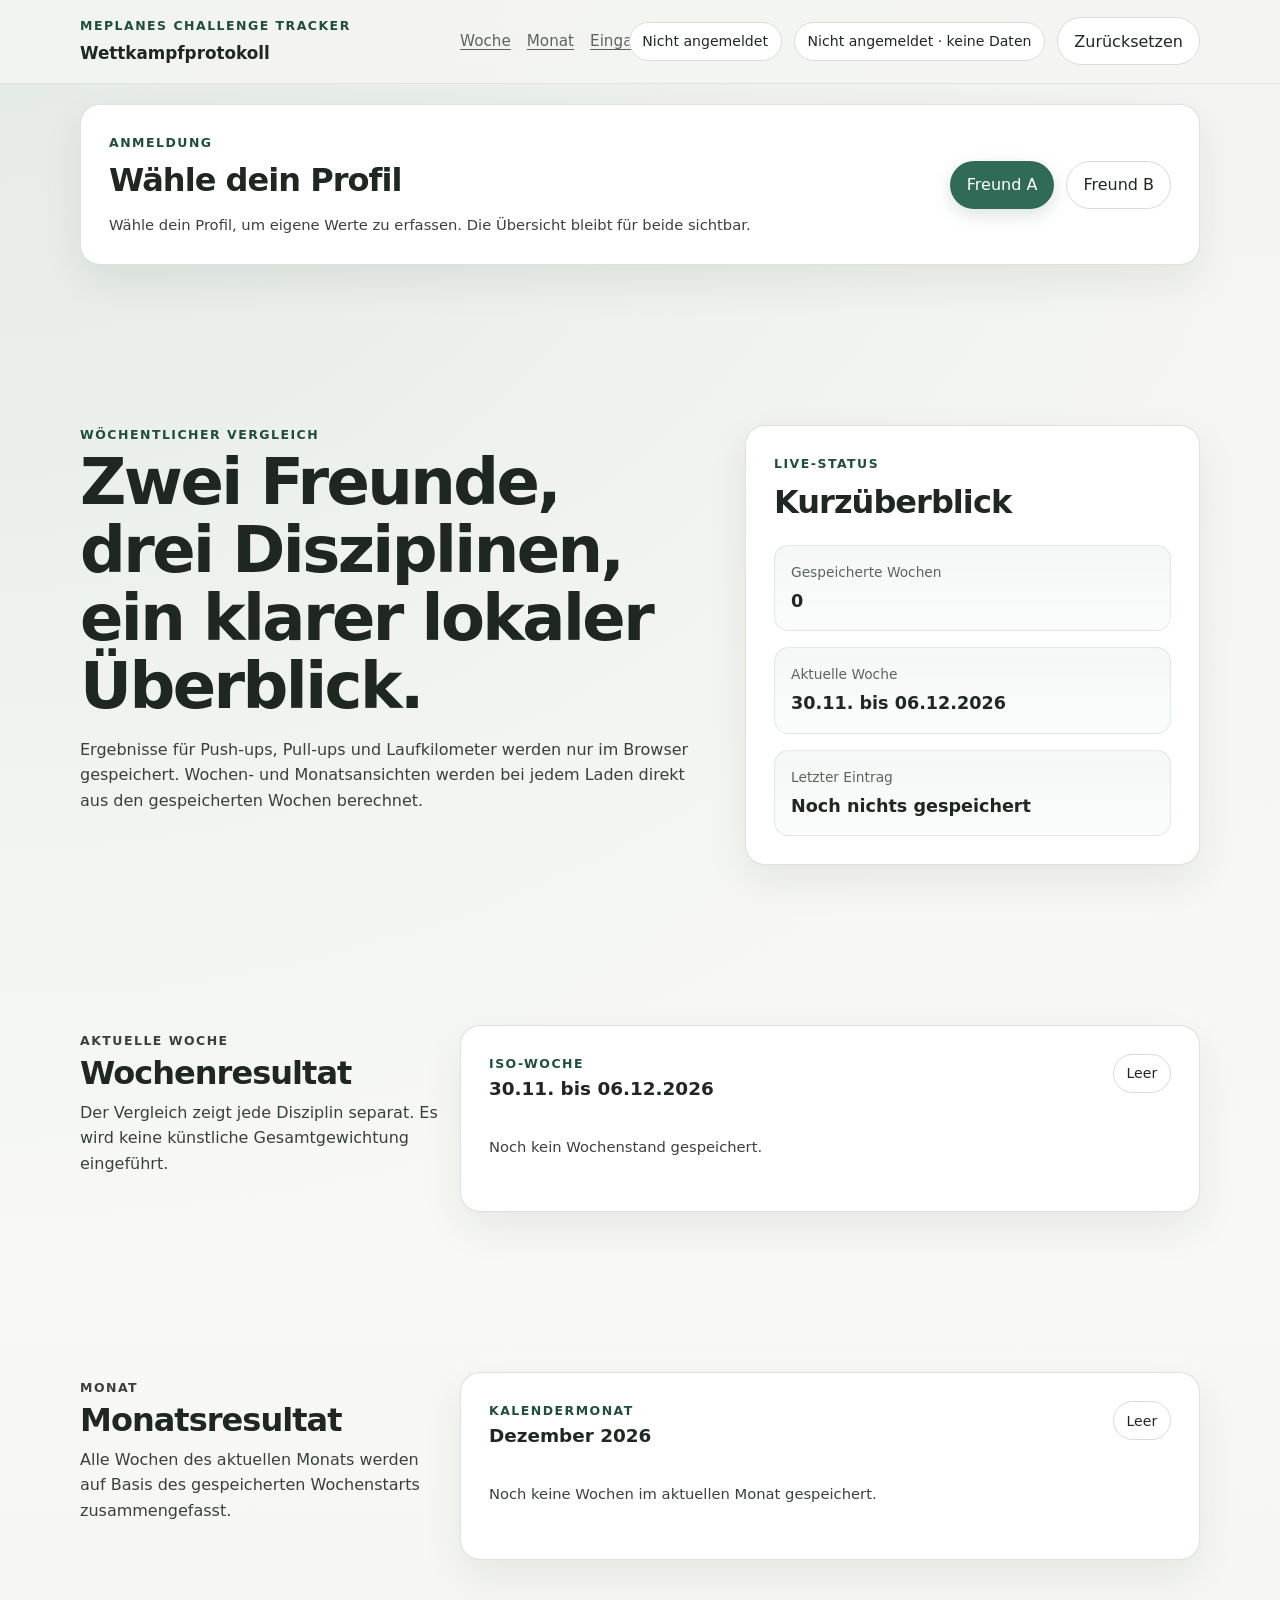
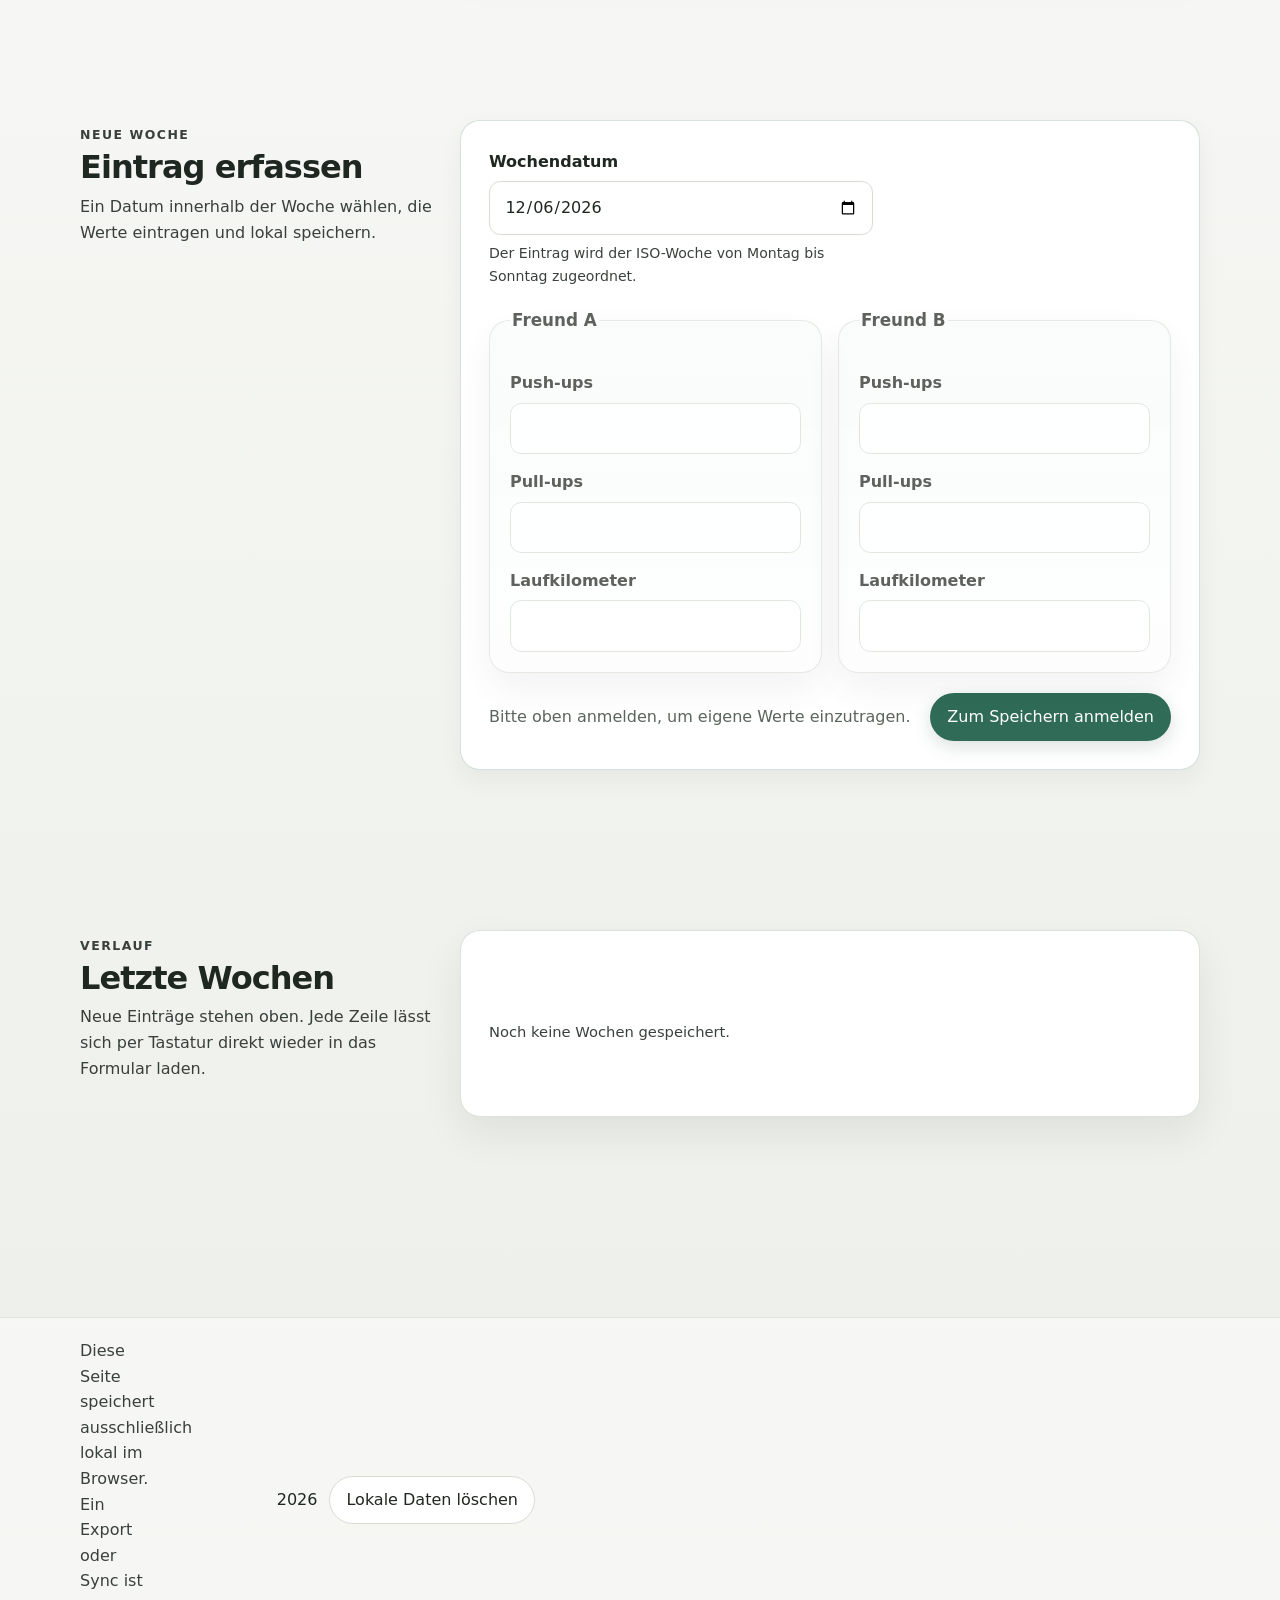
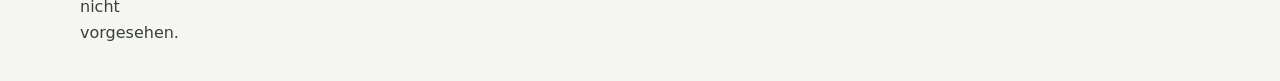
==== index.html @ 770b5c60 "Add files via upload" ====
<!doctype html>
<html lang="de">
<head>
  <meta charset="utf-8">
  <meta name="viewport" content="width=device-width, initial-scale=1">
  <title>Challenge Tracker</title>
  <meta name="description" content="Lokaler Wochen- und Monatsvergleich für zwei Freunde mit Push-ups, Pull-ups und Laufkilometern.">
  <link rel="stylesheet" href="style.css">
  <script defer src="main.js"></script>
</head>
<body id="top">
  <a class="skip-link" href="#content">Zum Inhalt springen</a>

  <header class="site-header">
    <div class="layout shell header-shell">
      <div class="brand-lockup">
        <p class="eyebrow">Meplanes Challenge Tracker</p>
        <a class="brand" href="#top" aria-label="Zur Startansicht">Wettkampfprotokoll</a>
      </div>

      <nav class="header-nav" aria-label="Schnellnavigation">
        <a href="#weekly">Woche</a>
        <a href="#monthly">Monat</a>
        <a href="#entry">Eingabe</a>
        <a href="#history">Verlauf</a>
      </nav>

      <div class="header-actions">
        <span class="status-pill" id="user-status" data-current-user aria-live="polite">Nicht angemeldet</span>
        <span class="status-pill" id="storage-status" aria-live="polite">Noch keine Daten</span>
        <button type="button" class="button button-ghost" data-reset-trigger>Zurücksetzen</button>
      </div>
    </div>
  </header>

  <section class="layout shell auth-card card" id="auth" aria-labelledby="auth-title" data-reveal>
    <div class="auth-copy">
      <p class="eyebrow">Anmeldung</p>
      <h2 id="auth-title">Wähle dein Profil</h2>
      <p class="card-note" data-auth-note>
        Deine Eingaben bleiben lokal im Browser. Wähle dein Profil, um nur deine eigenen Werte zu erfassen.
      </p>
    </div>
    <div class="auth-actions">
      <button type="button" class="button button-primary" data-login-user="friend-a">Freund A</button>
      <button type="button" class="button button-ghost" data-login-user="friend-b">Freund B</button>
    </div>
  </section>

  <main id="content" class="layout shell" tabindex="-1">
    <section id="hero" class="hero grid-12" aria-labelledby="hero-title" data-reveal>
      <div class="hero-copy">
        <p class="eyebrow">Wöchentlicher Vergleich</p>
        <h1 id="hero-title">Zwei Freunde, drei Disziplinen, ein klarer lokaler Überblick.</h1>
        <p class="hero-text">
          Ergebnisse für Push-ups, Pull-ups und Laufkilometer werden nur im Browser gespeichert.
          Wochen- und Monatsansichten werden bei jedem Laden direkt aus den gespeicherten Wochen berechnet.
        </p>
      </div>

      <aside class="summary-card card" aria-labelledby="summary-title">
        <div class="card-head">
          <p class="eyebrow">Live-Status</p>
          <h2 id="summary-title">Kurzüberblick</h2>
        </div>
        <dl class="summary-grid" id="summary-grid">
          <div>
            <dt>Gespeicherte Wochen</dt>
            <dd data-summary="weeks-count">0</dd>
          </div>
          <div>
            <dt>Aktuelle Woche</dt>
            <dd data-summary="current-week">-</dd>
          </div>
          <div>
            <dt>Letzter Eintrag</dt>
            <dd data-summary="last-saved">-</dd>
          </div>
        </dl>
      </aside>
    </section>

    <section id="weekly" class="panel grid-12" aria-labelledby="weekly-title" data-reveal>
      <div class="section-head">
        <p class="eyebrow">Aktuelle Woche</p>
        <h2 id="weekly-title">Wochenresultat</h2>
        <p>
          Der Vergleich zeigt jede Disziplin separat. Es wird keine künstliche Gesamtgewichtung eingeführt.
        </p>
      </div>

      <article class="card result-card" data-result-card="weekly">
        <header class="card-head result-head">
          <div>
            <p class="eyebrow">ISO-Woche</p>
            <h3 data-week-label>Keine Daten</h3>
          </div>
          <span class="status-pill" data-week-state>Leer</span>
        </header>
        <div class="comparison-grid" data-comparison="weekly"></div>
        <p class="card-note" data-empty-note="weekly">Noch kein Wochenstand gespeichert.</p>
      </article>
    </section>

    <section id="monthly" class="panel grid-12" aria-labelledby="monthly-title" data-reveal>
      <div class="section-head">
        <p class="eyebrow">Monat</p>
        <h2 id="monthly-title">Monatsresultat</h2>
        <p>Alle Wochen des aktuellen Monats werden auf Basis des gespeicherten Wochenstarts zusammengefasst.</p>
      </div>

      <article class="card result-card" data-result-card="monthly">
        <header class="card-head result-head">
          <div>
            <p class="eyebrow">Kalendermonat</p>
            <h3 data-month-label>Keine Daten</h3>
          </div>
          <span class="status-pill" data-month-state>Leer</span>
        </header>
        <div class="comparison-grid" data-comparison="monthly"></div>
        <p class="card-note" data-empty-note="monthly">Noch keine Wochen im aktuellen Monat gespeichert.</p>
      </article>
    </section>

    <section id="entry" class="panel grid-12" aria-labelledby="entry-title" data-reveal>
      <div class="section-head">
        <p class="eyebrow">Neue Woche</p>
        <h2 id="entry-title">Eintrag erfassen</h2>
        <p>Ein Datum innerhalb der Woche wählen, die Werte eintragen und lokal speichern.</p>
      </div>

      <form class="card entry-form" id="result-form" novalidate>
        <input type="hidden" name="editingWeekKey" value="">

        <div class="form-row form-row-wide">
          <label for="weekDate">Wochendatum</label>
          <input id="weekDate" name="weekDate" type="date" required>
          <p class="field-hint">Der Eintrag wird der ISO-Woche von Montag bis Sonntag zugeordnet.</p>
        </div>

        <div class="competitor-grid">
          <fieldset class="competitor-card" data-user-fieldset="friend-a">
            <legend>Freund A</legend>
            <div class="form-row">
              <label for="friendA-pushUps">Push-ups</label>
              <input id="friendA-pushUps" name="friendA-pushUps" type="number" min="0" step="1" required inputmode="numeric">
            </div>
            <div class="form-row">
              <label for="friendA-pullUps">Pull-ups</label>
              <input id="friendA-pullUps" name="friendA-pullUps" type="number" min="0" step="1" required inputmode="numeric">
            </div>
            <div class="form-row">
              <label for="friendA-runKm">Laufkilometer</label>
              <input id="friendA-runKm" name="friendA-runKm" type="number" min="0" step="0.1" required inputmode="decimal">
            </div>
          </fieldset>

          <fieldset class="competitor-card" data-user-fieldset="friend-b">
            <legend>Freund B</legend>
            <div class="form-row">
              <label for="friendB-pushUps">Push-ups</label>
              <input id="friendB-pushUps" name="friendB-pushUps" type="number" min="0" step="1" required inputmode="numeric">
            </div>
            <div class="form-row">
              <label for="friendB-pullUps">Pull-ups</label>
              <input id="friendB-pullUps" name="friendB-pullUps" type="number" min="0" step="1" required inputmode="numeric">
            </div>
            <div class="form-row">
              <label for="friendB-runKm">Laufkilometer</label>
              <input id="friendB-runKm" name="friendB-runKm" type="number" min="0" step="0.1" required inputmode="decimal">
            </div>
          </fieldset>
        </div>

        <div class="form-actions">
          <p class="form-status" id="form-status" role="status" aria-live="polite">Bereit zum Speichern.</p>
          <div class="button-row">
            <button type="button" class="button button-ghost" data-cancel-edit hidden>Abbrechen</button>
            <button type="submit" class="button button-primary" data-submit-label>Woche speichern</button>
          </div>
        </div>
      </form>
    </section>

    <section id="history" class="panel grid-12" aria-labelledby="history-title" data-reveal>
      <div class="section-head">
        <p class="eyebrow">Verlauf</p>
        <h2 id="history-title">Letzte Wochen</h2>
        <p>Neue Einträge stehen oben. Jede Zeile lässt sich per Tastatur direkt wieder in das Formular laden.</p>
      </div>

      <div class="card history-card">
        <div class="history-list" data-history-list></div>
        <p class="card-note" data-empty-history>Noch keine Wochen gespeichert.</p>
      </div>
    </section>
  </main>

  <footer class="site-footer">
    <div class="layout shell footer-shell">
      <p>
        Diese Seite speichert ausschließlich lokal im Browser. Ein Export oder Sync ist nicht vorgesehen.
      </p>
      <div class="footer-actions">
        <span id="year-slot">2026</span>
        <button type="button" class="button button-ghost" data-reset-trigger>Lokale Daten löschen</button>
      </div>
    </div>
  </footer>
</body>
</html>
---- style.css ----
:root {
  color-scheme: light;
  --bg: #f4f5f2;
  --bg-alt: #eceee8;
  --surface: #ffffff;
  --surface-soft: rgba(255, 255, 255, 0.8);
  --line: #d8ddd4;
  --text: #1f2721;
  --text-soft: #5a655c;
  --accent: #2f6b57;
  --accent-strong: #1f4d3e;
  --accent-soft: rgba(47, 107, 87, 0.12);
  --shadow: 0 16px 40px rgba(24, 34, 28, 0.08);
  --shadow-soft: 0 10px 24px rgba(24, 34, 28, 0.06);
  --radius-lg: 1.25rem;
  --radius-md: 0.9rem;
  --radius-sm: 0.7rem;
  --space-1: 0.5rem;
  --space-2: 0.75rem;
  --space-3: 1rem;
  --space-4: 1.25rem;
  --space-5: 1.75rem;
  --space-6: 2.5rem;
  --space-7: 3.75rem;
  --space-8: 5rem;
  --max-width: 1120px;
  --body-width: 62ch;
  --z-header: 20;
}

* {
  box-sizing: border-box;
}

html {
  scroll-behavior: smooth;
}

body {
  margin: 0;
  min-height: 100dvh;
  background:
    radial-gradient(circle at top left, rgba(47, 107, 87, 0.08), transparent 36%),
    linear-gradient(180deg, var(--bg), #f8f9f6 38%, var(--bg-alt));
  color: var(--text);
  font-family: ui-sans-serif, system-ui, -apple-system, BlinkMacSystemFont, "Segoe UI", sans-serif;
  line-height: 1.6;
}

img {
  max-width: 100%;
  display: block;
}

a {
  color: inherit;
  text-decoration-thickness: 0.08em;
  text-underline-offset: 0.18em;
}

button,
input,
select,
textarea {
  font: inherit;
}

.layout {
  width: min(100% - 2rem, var(--max-width));
  margin-inline: auto;
}

.shell {
  position: relative;
}

.skip-link {
  position: absolute;
  left: 1rem;
  top: 0.5rem;
  z-index: calc(var(--z-header) + 2);
  padding: 0.75rem 1rem;
  border-radius: 999px;
  background: var(--surface);
  border: 1px solid var(--line);
  transform: translateY(-180%);
  transition: transform 180ms ease;
}

.skip-link:focus {
  transform: translateY(0);
}

.site-header {
  position: sticky;
  top: 0;
  z-index: var(--z-header);
  border-bottom: 1px solid rgba(216, 221, 212, 0.72);
  background: rgba(244, 245, 242, 0.88);
  backdrop-filter: blur(14px);
}

.header-shell,
.footer-shell {
  display: grid;
  grid-template-columns: repeat(12, minmax(0, 1fr));
  gap: var(--space-4);
  align-items: center;
  padding-block: var(--space-3);
}

.brand-lockup {
  grid-column: span 4;
}

.eyebrow {
  margin: 0 0 0.25rem;
  color: var(--accent-strong);
  font-size: 0.78rem;
  font-weight: 700;
  letter-spacing: 0.12em;
  text-transform: uppercase;
}

.brand {
  font-size: 1.05rem;
  font-weight: 700;
  text-decoration: none;
}

.header-nav {
  grid-column: span 5;
  display: grid;
  grid-auto-flow: column;
  justify-content: start;
  gap: 1rem;
  color: var(--text-soft);
  font-size: 0.95rem;
}

.header-actions {
  grid-column: span 3;
  display: grid;
  grid-auto-flow: column;
  justify-content: end;
  gap: 0.75rem;
  align-items: center;
}

.status-pill {
  display: inline-flex;
  align-items: center;
  justify-content: center;
  min-height: 2.25rem;
  padding: 0.45rem 0.8rem;
  border-radius: 999px;
  border: 1px solid var(--line);
  background: var(--surface-soft);
  color: var(--text-soft);
  font-size: 0.88rem;
  white-space: nowrap;
}

.button {
  display: inline-grid;
  place-items: center;
  min-height: 2.5rem;
  padding: 0.65rem 1rem;
  border-radius: 999px;
  border: 1px solid transparent;
  background: transparent;
  color: var(--text);
  cursor: pointer;
  text-decoration: none;
  transition: transform 180ms ease, background-color 180ms ease, border-color 180ms ease;
}

.button:hover {
  transform: translateY(-1px);
}

.button:focus-visible,
.header-nav a:focus-visible,
.brand:focus-visible,
.skip-link:focus-visible,
input:focus-visible,
button:focus-visible,
textarea:focus-visible,
select:focus-visible {
  outline: 2px solid var(--accent);
  outline-offset: 2px;
}

.button-primary {
  background: var(--accent);
  color: #fff;
  box-shadow: var(--shadow-soft);
}

.button-ghost {
  border-color: var(--line);
  background: var(--surface);
}

main.layout {
  padding-block: var(--space-8);
}

.grid-12 {
  display: grid;
  grid-template-columns: repeat(12, minmax(0, 1fr));
  gap: var(--space-4);
}

.hero,
.panel {
  margin-bottom: var(--space-8);
}

.hero-copy {
  grid-column: span 7;
  max-width: var(--body-width);
}

h1,
h2,
h3,
p {
  margin-top: 0;
}

h1 {
  margin-bottom: 1rem;
  font-size: clamp(2.25rem, 5vw, 4rem);
  line-height: 1.06;
  letter-spacing: -0.04em;
}

h2 {
  margin-bottom: 0.5rem;
  font-size: clamp(1.5rem, 3vw, 2rem);
  line-height: 1.15;
  letter-spacing: -0.03em;
}

h3 {
  font-size: 1.15rem;
  line-height: 1.2;
}

.hero-text,
.section-head p,
.card-note,
.field-hint,
.footer-shell p {
  color: var(--text-soft);
}

.hero-text {
  max-width: var(--body-width);
  font-size: 1rem;
}

.summary-card {
  grid-column: span 5;
}

.card,
.competitor-card,
.history-card {
  border: 1px solid rgba(216, 221, 212, 0.85);
  border-radius: var(--radius-lg);
  background: var(--surface);
  box-shadow: var(--shadow);
}

.card {
  padding: var(--space-4);
}

.card-head {
  display: grid;
  gap: 0.35rem;
  margin-bottom: var(--space-3);
}

.summary-grid {
  display: grid;
  gap: 1rem;
  margin: 0;
}

.summary-grid div {
  padding: 0.95rem 1rem;
  border-radius: var(--radius-md);
  background: linear-gradient(180deg, rgba(47, 107, 87, 0.05), rgba(47, 107, 87, 0.02));
  border: 1px solid rgba(47, 107, 87, 0.12);
}

.summary-grid dt {
  margin-bottom: 0.25rem;
  color: var(--text-soft);
  font-size: 0.86rem;
}

.summary-grid dd {
  margin: 0;
  font-size: 1.1rem;
  font-weight: 700;
}

.section-head {
  grid-column: span 4;
  padding-top: 0.35rem;
  max-width: var(--body-width);
}

.result-card,
.entry-form,
.history-card {
  grid-column: span 8;
}

.result-head {
  grid-template-columns: minmax(0, 1fr) auto;
  align-items: start;
}

.comparison-grid {
  display: grid;
  gap: 0.75rem;
}

.comparison-row {
  display: grid;
  grid-template-columns: minmax(0, 1.1fr) repeat(3, minmax(0, 0.95fr)) minmax(5rem, 0.8fr);
  gap: 0.65rem;
  align-items: center;
  padding: 0.9rem 1rem;
  border-radius: var(--radius-md);
  background: var(--bg);
}

.comparison-row .row-label {
  font-weight: 700;
}

.comparison-row .metric {
  display: grid;
  gap: 0.15rem;
  text-align: center;
}

.comparison-row .metric span:first-child,
.comparison-row .leader {
  color: var(--text-soft);
  font-size: 0.78rem;
}

.comparison-row .metric strong {
  font-size: 1rem;
}

.comparison-row .leader {
  text-align: right;
  font-weight: 700;
  color: var(--accent-strong);
}

.card-note {
  margin-bottom: 0;
  font-size: 0.92rem;
}

.entry-form {
  display: grid;
  gap: var(--space-4);
}

.form-row {
  display: grid;
  gap: 0.45rem;
}

.form-row-wide {
  max-width: 24rem;
}

label,
legend {
  font-weight: 700;
}

input {
  width: 100%;
  min-height: 3rem;
  padding: 0.75rem 0.9rem;
  border-radius: var(--radius-sm);
  border: 1px solid var(--line);
  background: #fff;
  color: var(--text);
}

input::placeholder {
  color: #8a948b;
}

fieldset {
  margin: 0;
  padding: 0;
  border: 0;
}

legend {
  margin-bottom: var(--space-3);
  font-size: 1.05rem;
}

.competitor-grid {
  display: grid;
  grid-template-columns: repeat(2, minmax(0, 1fr));
  gap: var(--space-3);
}

.competitor-card {
  padding: var(--space-4);
}

.competitor-card .form-row + .form-row {
  margin-top: 0.9rem;
}

.field-hint {
  margin-bottom: 0;
  font-size: 0.88rem;
}

.form-actions {
  display: grid;
  grid-template-columns: minmax(0, 1fr) auto;
  gap: var(--space-3);
  align-items: center;
}

.form-status {
  margin: 0;
  color: var(--text-soft);
}

.button-row {
  display: grid;
  grid-auto-flow: column;
  gap: 0.75rem;
}

.history-card {
  display: grid;
  gap: var(--space-3);
}

.history-list {
  display: grid;
  gap: 0.75rem;
}

.history-item {
  display: grid;
  grid-template-columns: minmax(0, 1.5fr) minmax(0, 2fr) auto;
  gap: 0.85rem;
  padding: 0.9rem 1rem;
  border-radius: var(--radius-md);
  border: 1px solid var(--line);
  background: var(--bg);
}

.history-main {
  display: grid;
  gap: 0.35rem;
}

.history-main strong {
  font-size: 1rem;
}

.history-meta,
.history-discipline {
  color: var(--text-soft);
  font-size: 0.88rem;
}

.history-discipline {
  display: grid;
  gap: 0.2rem;
}

.history-actions {
  display: grid;
  align-content: start;
}

.history-actions .button {
  min-width: 6rem;
}

.site-footer {
  border-top: 1px solid rgba(216, 221, 212, 0.72);
  background: rgba(255, 255, 255, 0.45);
}

.footer-shell {
  padding-block: var(--space-4);
}

.footer-actions {
  grid-column: span 4;
  display: grid;
  grid-auto-flow: column;
  justify-content: end;
  gap: 0.75rem;
  align-items: center;
}

[data-reveal] {
  opacity: 0;
  transform: translateY(8px);
  transition: opacity 320ms ease, transform 320ms ease;
}

[data-reveal].is-visible {
  opacity: 1;
  transform: translateY(0);
}

[hidden] {
  display: none !important;
}

.is-empty .comparison-grid,
.is-empty .history-list {
  display: none;
}

.is-empty .card-note,
.is-empty .empty-message {
  display: block;
}

.empty-message {
  display: none;
  padding: 0.9rem 1rem;
  border-radius: var(--radius-md);
  border: 1px dashed var(--line);
  color: var(--text-soft);
  background: rgba(47, 107, 87, 0.04);
}

@media (max-width: 820px) {
  .header-shell,
  .footer-shell,
  .grid-12,
  .competitor-grid,
  .history-item,
  .form-actions {
    grid-template-columns: 1fr;
  }

  .brand-lockup,
  .header-nav,
  .header-actions,
  .hero-copy,
  .summary-card,
  .section-head,
  .result-card,
  .entry-form,
  .history-card,
  .footer-actions {
    grid-column: 1 / -1;
  }

  .header-nav {
    grid-auto-flow: row;
    gap: 0.5rem;
  }

  .header-actions,
  .footer-actions,
  .button-row {
    justify-content: start;
    grid-auto-flow: row;
  }

  .comparison-row {
    grid-template-columns: 1fr 1fr;
    gap: 0.5rem;
  }

  .comparison-row .metric,
  .comparison-row .leader {
    text-align: left;
  }

  .comparison-row .leader {
    grid-column: 1 / -1;
  }

  .history-item {
    gap: 0.65rem;
  }
}

@media (prefers-reduced-motion: reduce) {
  html {
    scroll-behavior: auto;
  }

  *,
  *::before,
  *::after {
    animation-duration: 0.01ms !important;
    animation-iteration-count: 1 !important;
    transition-duration: 0.01ms !important;
    scroll-behavior: auto !important;
  }

  [data-reveal] {
    opacity: 1;
    transform: none;
  }
}

/* -- Design agent suggested tweaks: spacing, buttons, contrast, focus -- */

/* spacing: consistent section/card rhythm */
.hero,
.panel {
  padding-block: var(--space-6);
}

.section-head {
  padding-bottom: var(--space-4);
}

.card {
  padding: calc(var(--space-4) + 0.5rem);
}

/* typography: readable baseline + higher contrast for small copy */
html { font-size: 16px; }

.hero-text,
.section-head p,
.card-note,
.field-hint,
.footer-shell p {
  color: rgba(31, 39, 33, 0.88);
}

/* buttons: larger targets + clearer ghost hover */
.button {
  min-height: 3rem;
  padding: 0.6rem 1rem;
}

.button-ghost:hover,
.button-ghost:active {
  background: var(--accent-soft);
  border-color: var(--accent-strong);
}

.button-primary {
  box-shadow: 0 6px 18px rgba(31, 77, 62, 0.16);
}

/* stronger pill and comparison backgrounds for contrast */
.status-pill {
  background: var(--surface);
  color: var(--text);
  border-color: var(--line);
}

.comparison-row {
  background: var(--surface);
  border: 1px solid var(--line);
}

@media (max-width: 820px) {
  .header-nav a {
    padding: 0.5rem 0.75rem;
    display: inline-block;
  }

  .header-actions .button,
  .footer-actions .button,
  .button-row .button {
    min-height: 3rem;
    padding: 0.5rem 0.75rem;
  }
}

/* more visible focus state for keyboard users */
button:focus-visible,
a:focus-visible,
input:focus-visible,
textarea:focus-visible,
select:focus-visible {
  outline: 3px solid var(--accent-strong);
  outline-offset: 3px;
  box-shadow: 0 0 0 6px rgba(47,107,87,0.08);
}

.auth-card {
  display: grid;
  grid-template-columns: minmax(0, 1fr) auto;
  gap: var(--space-4);
  align-items: center;
  margin-top: var(--space-4);
  margin-bottom: var(--space-6);
}

.auth-copy {
  display: grid;
  gap: 0.35rem;
}

.auth-actions {
  display: grid;
  grid-auto-flow: column;
  gap: 0.75rem;
  align-items: center;
}

.button.is-active,
.button[data-login-user].is-active {
  background: var(--accent);
  color: #fff;
  border-color: var(--accent);
}

.competitor-card[disabled] {
  opacity: 0.72;
  background: linear-gradient(180deg, rgba(47, 107, 87, 0.03), rgba(47, 107, 87, 0.01));
}

.competitor-card[disabled] input {
  background: rgba(255, 255, 255, 0.72);
  color: var(--text-soft);
}

.entry-form.is-locked {
  border-color: rgba(47, 107, 87, 0.2);
  box-shadow: 0 10px 24px rgba(24, 34, 28, 0.05);
}

@media (max-width: 820px) {
  .auth-card {
    grid-template-columns: 1fr;
  }

  .auth-actions {
    grid-auto-flow: row;
  }
}
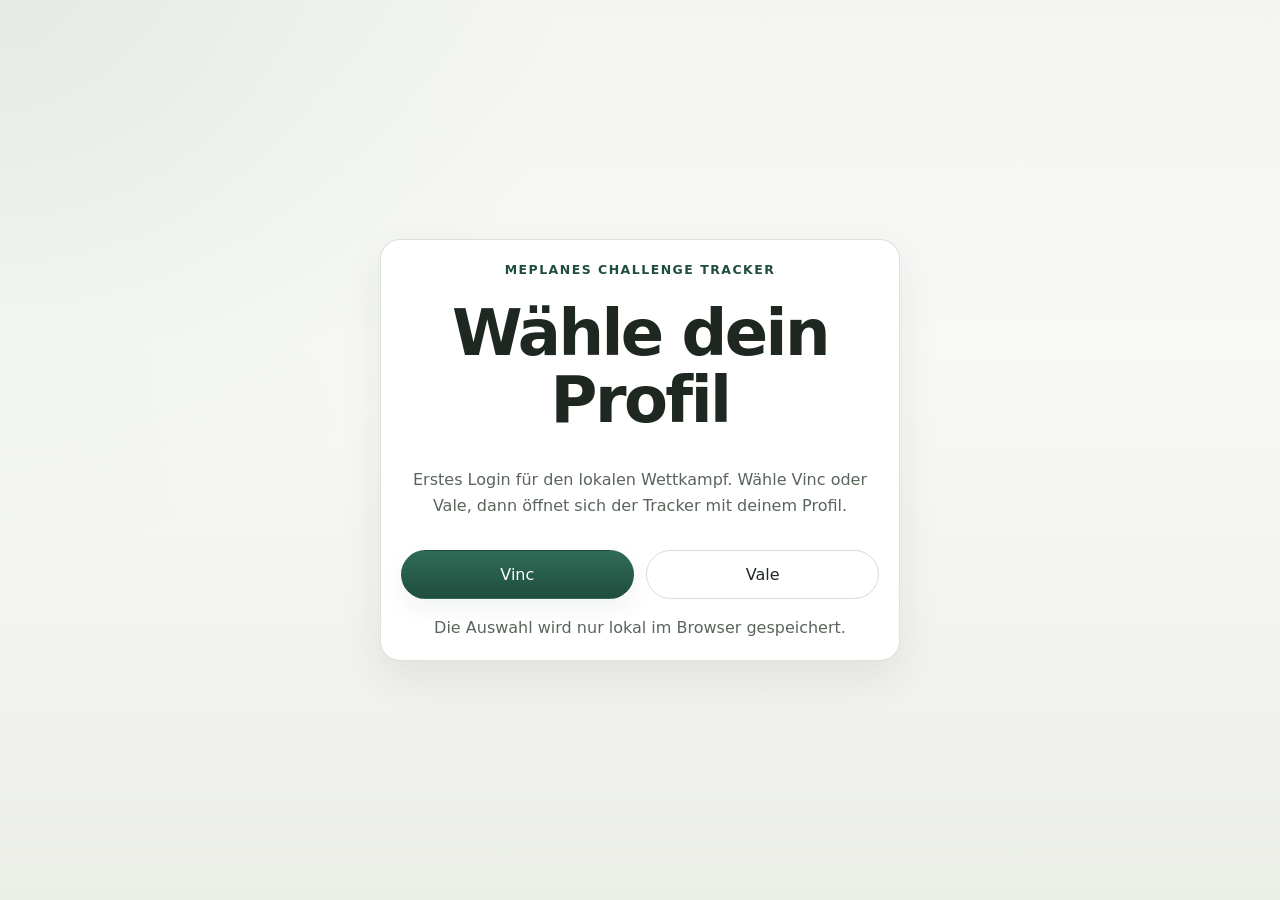
==== commit 185e1217: "Site Update" ====
--- a/index.html
+++ b/index.html
@@ -3,209 +3,27 @@
 <head>
   <meta charset="utf-8">
   <meta name="viewport" content="width=device-width, initial-scale=1">
-  <title>Challenge Tracker</title>
-  <meta name="description" content="Lokaler Wochen- und Monatsvergleich für zwei Freunde mit Push-ups, Pull-ups und Laufkilometern.">
+  <title>Challenge Tracker - Login</title>
+  <meta name="description" content="Wähle dein Profil für den lokalen Challenge Tracker.">
   <link rel="stylesheet" href="style.css">
-  <script defer src="main.js"></script>
+  <script defer src="login.js"></script>
 </head>
-<body id="top">
-  <a class="skip-link" href="#content">Zum Inhalt springen</a>
+<body class="login-page">
+  <main class="login-shell">
+    <section class="login-card card" aria-labelledby="login-title">
+      <p class="eyebrow">Meplanes Challenge Tracker</p>
+      <h1 id="login-title">Wähle dein Profil</h1>
+      <p class="hero-text">
+        Erstes Login für den lokalen Wettkampf. Wähle Vinc oder Vale, dann öffnet sich der Tracker mit deinem Profil.
+      </p>
 
-  <header class="site-header">
-    <div class="layout shell header-shell">
-      <div class="brand-lockup">
-        <p class="eyebrow">Meplanes Challenge Tracker</p>
-        <a class="brand" href="#top" aria-label="Zur Startansicht">Wettkampfprotokoll</a>
+      <div class="login-actions">
+        <button type="button" class="button button-primary" data-login-user="friend-a">Vinc</button>
+        <button type="button" class="button button-ghost" data-login-user="friend-b">Vale</button>
       </div>
 
-      <nav class="header-nav" aria-label="Schnellnavigation">
-        <a href="#weekly">Woche</a>
-        <a href="#monthly">Monat</a>
-        <a href="#entry">Eingabe</a>
-        <a href="#history">Verlauf</a>
-      </nav>
-
-      <div class="header-actions">
-        <span class="status-pill" id="user-status" data-current-user aria-live="polite">Nicht angemeldet</span>
-        <span class="status-pill" id="storage-status" aria-live="polite">Noch keine Daten</span>
-        <button type="button" class="button button-ghost" data-reset-trigger>Zurücksetzen</button>
-      </div>
-    </div>
-  </header>
-
-  <section class="layout shell auth-card card" id="auth" aria-labelledby="auth-title" data-reveal>
-    <div class="auth-copy">
-      <p class="eyebrow">Anmeldung</p>
-      <h2 id="auth-title">Wähle dein Profil</h2>
-      <p class="card-note" data-auth-note>
-        Deine Eingaben bleiben lokal im Browser. Wähle dein Profil, um nur deine eigenen Werte zu erfassen.
-      </p>
-    </div>
-    <div class="auth-actions">
-      <button type="button" class="button button-primary" data-login-user="friend-a">Freund A</button>
-      <button type="button" class="button button-ghost" data-login-user="friend-b">Freund B</button>
-    </div>
-  </section>
-
-  <main id="content" class="layout shell" tabindex="-1">
-    <section id="hero" class="hero grid-12" aria-labelledby="hero-title" data-reveal>
-      <div class="hero-copy">
-        <p class="eyebrow">Wöchentlicher Vergleich</p>
-        <h1 id="hero-title">Zwei Freunde, drei Disziplinen, ein klarer lokaler Überblick.</h1>
-        <p class="hero-text">
-          Ergebnisse für Push-ups, Pull-ups und Laufkilometer werden nur im Browser gespeichert.
-          Wochen- und Monatsansichten werden bei jedem Laden direkt aus den gespeicherten Wochen berechnet.
-        </p>
-      </div>
-
-      <aside class="summary-card card" aria-labelledby="summary-title">
-        <div class="card-head">
-          <p class="eyebrow">Live-Status</p>
-          <h2 id="summary-title">Kurzüberblick</h2>
-        </div>
-        <dl class="summary-grid" id="summary-grid">
-          <div>
-            <dt>Gespeicherte Wochen</dt>
-            <dd data-summary="weeks-count">0</dd>
-          </div>
-          <div>
-            <dt>Aktuelle Woche</dt>
-            <dd data-summary="current-week">-</dd>
-          </div>
-          <div>
-            <dt>Letzter Eintrag</dt>
-            <dd data-summary="last-saved">-</dd>
-          </div>
-        </dl>
-      </aside>
-    </section>
-
-    <section id="weekly" class="panel grid-12" aria-labelledby="weekly-title" data-reveal>
-      <div class="section-head">
-        <p class="eyebrow">Aktuelle Woche</p>
-        <h2 id="weekly-title">Wochenresultat</h2>
-        <p>
-          Der Vergleich zeigt jede Disziplin separat. Es wird keine künstliche Gesamtgewichtung eingeführt.
-        </p>
-      </div>
-
-      <article class="card result-card" data-result-card="weekly">
-        <header class="card-head result-head">
-          <div>
-            <p class="eyebrow">ISO-Woche</p>
-            <h3 data-week-label>Keine Daten</h3>
-          </div>
-          <span class="status-pill" data-week-state>Leer</span>
-        </header>
-        <div class="comparison-grid" data-comparison="weekly"></div>
-        <p class="card-note" data-empty-note="weekly">Noch kein Wochenstand gespeichert.</p>
-      </article>
-    </section>
-
-    <section id="monthly" class="panel grid-12" aria-labelledby="monthly-title" data-reveal>
-      <div class="section-head">
-        <p class="eyebrow">Monat</p>
-        <h2 id="monthly-title">Monatsresultat</h2>
-        <p>Alle Wochen des aktuellen Monats werden auf Basis des gespeicherten Wochenstarts zusammengefasst.</p>
-      </div>
-
-      <article class="card result-card" data-result-card="monthly">
-        <header class="card-head result-head">
-          <div>
-            <p class="eyebrow">Kalendermonat</p>
-            <h3 data-month-label>Keine Daten</h3>
-          </div>
-          <span class="status-pill" data-month-state>Leer</span>
-        </header>
-        <div class="comparison-grid" data-comparison="monthly"></div>
-        <p class="card-note" data-empty-note="monthly">Noch keine Wochen im aktuellen Monat gespeichert.</p>
-      </article>
-    </section>
-
-    <section id="entry" class="panel grid-12" aria-labelledby="entry-title" data-reveal>
-      <div class="section-head">
-        <p class="eyebrow">Neue Woche</p>
-        <h2 id="entry-title">Eintrag erfassen</h2>
-        <p>Ein Datum innerhalb der Woche wählen, die Werte eintragen und lokal speichern.</p>
-      </div>
-
-      <form class="card entry-form" id="result-form" novalidate>
-        <input type="hidden" name="editingWeekKey" value="">
-
-        <div class="form-row form-row-wide">
-          <label for="weekDate">Wochendatum</label>
-          <input id="weekDate" name="weekDate" type="date" required>
-          <p class="field-hint">Der Eintrag wird der ISO-Woche von Montag bis Sonntag zugeordnet.</p>
-        </div>
-
-        <div class="competitor-grid">
-          <fieldset class="competitor-card" data-user-fieldset="friend-a">
-            <legend>Freund A</legend>
-            <div class="form-row">
-              <label for="friendA-pushUps">Push-ups</label>
-              <input id="friendA-pushUps" name="friendA-pushUps" type="number" min="0" step="1" required inputmode="numeric">
-            </div>
-            <div class="form-row">
-              <label for="friendA-pullUps">Pull-ups</label>
-              <input id="friendA-pullUps" name="friendA-pullUps" type="number" min="0" step="1" required inputmode="numeric">
-            </div>
-            <div class="form-row">
-              <label for="friendA-runKm">Laufkilometer</label>
-              <input id="friendA-runKm" name="friendA-runKm" type="number" min="0" step="0.1" required inputmode="decimal">
-            </div>
-          </fieldset>
-
-          <fieldset class="competitor-card" data-user-fieldset="friend-b">
-            <legend>Freund B</legend>
-            <div class="form-row">
-              <label for="friendB-pushUps">Push-ups</label>
-              <input id="friendB-pushUps" name="friendB-pushUps" type="number" min="0" step="1" required inputmode="numeric">
-            </div>
-            <div class="form-row">
-              <label for="friendB-pullUps">Pull-ups</label>
-              <input id="friendB-pullUps" name="friendB-pullUps" type="number" min="0" step="1" required inputmode="numeric">
-            </div>
-            <div class="form-row">
-              <label for="friendB-runKm">Laufkilometer</label>
-              <input id="friendB-runKm" name="friendB-runKm" type="number" min="0" step="0.1" required inputmode="decimal">
-            </div>
-          </fieldset>
-        </div>
-
-        <div class="form-actions">
-          <p class="form-status" id="form-status" role="status" aria-live="polite">Bereit zum Speichern.</p>
-          <div class="button-row">
-            <button type="button" class="button button-ghost" data-cancel-edit hidden>Abbrechen</button>
-            <button type="submit" class="button button-primary" data-submit-label>Woche speichern</button>
-          </div>
-        </div>
-      </form>
-    </section>
-
-    <section id="history" class="panel grid-12" aria-labelledby="history-title" data-reveal>
-      <div class="section-head">
-        <p class="eyebrow">Verlauf</p>
-        <h2 id="history-title">Letzte Wochen</h2>
-        <p>Neue Einträge stehen oben. Jede Zeile lässt sich per Tastatur direkt wieder in das Formular laden.</p>
-      </div>
-
-      <div class="card history-card">
-        <div class="history-list" data-history-list></div>
-        <p class="card-note" data-empty-history>Noch keine Wochen gespeichert.</p>
-      </div>
+      <p class="card-note login-note">Die Auswahl wird nur lokal im Browser gespeichert.</p>
     </section>
   </main>
-
-  <footer class="site-footer">
-    <div class="layout shell footer-shell">
-      <p>
-        Diese Seite speichert ausschließlich lokal im Browser. Ein Export oder Sync ist nicht vorgesehen.
-      </p>
-      <div class="footer-actions">
-        <span id="year-slot">2026</span>
-        <button type="button" class="button button-ghost" data-reset-trigger>Lokale Daten löschen</button>
-      </div>
-    </div>
-  </footer>
 </body>
 </html>
--- a/style.css
+++ b/style.css
@@ -3,7 +3,7 @@
   --bg: #f4f5f2;
   --bg-alt: #eceee8;
   --surface: #ffffff;
-  --surface-soft: rgba(255, 255, 255, 0.8);
+  --surface-soft: rgba(255, 255, 255, 0.84);
   --line: #d8ddd4;
   --text: #1f2721;
   --text-soft: #5a655c;
@@ -28,12 +28,11 @@
   --z-header: 20;
 }
 
-* {
-  box-sizing: border-box;
-}
+* { box-sizing: border-box; }
 
 html {
   scroll-behavior: smooth;
+  font-size: 16px;
 }
 
 body {
@@ -43,36 +42,20 @@
     radial-gradient(circle at top left, rgba(47, 107, 87, 0.08), transparent 36%),
     linear-gradient(180deg, var(--bg), #f8f9f6 38%, var(--bg-alt));
   color: var(--text);
-  font-family: ui-sans-serif, system-ui, -apple-system, BlinkMacSystemFont, "Segoe UI", sans-serif;
+  font-family: Inter, ui-sans-serif, system-ui, -apple-system, BlinkMacSystemFont, "Segoe UI", sans-serif;
   line-height: 1.6;
 }
 
-img {
-  max-width: 100%;
-  display: block;
-}
-
-a {
-  color: inherit;
-  text-decoration-thickness: 0.08em;
-  text-underline-offset: 0.18em;
-}
-
-button,
-input,
-select,
-textarea {
-  font: inherit;
-}
+a { color: inherit; text-decoration-thickness: 0.08em; text-underline-offset: 0.18em; }
+button, input, select, textarea { font: inherit; }
+img { max-width: 100%; display: block; }
 
 .layout {
   width: min(100% - 2rem, var(--max-width));
   margin-inline: auto;
 }
 
-.shell {
-  position: relative;
-}
+.shell { position: relative; }
 
 .skip-link {
   position: absolute;
@@ -87,17 +70,65 @@
   transition: transform 180ms ease;
 }
 
-.skip-link:focus {
-  transform: translateY(0);
+.skip-link:focus { transform: translateY(0); }
+
+.login-page {
+  display: grid;
+  place-items: center;
+  padding: 2rem 0;
+}
+
+.login-shell { width: min(100% - 2rem, 520px); }
+
+.login-card {
+  display: grid;
+  gap: 1rem;
+  padding: 2rem;
+  text-align: center;
+}
+
+.login-actions {
+  display: grid;
+  grid-template-columns: repeat(2, minmax(0, 1fr));
+  gap: 0.8rem;
+}
+
+.login-note { margin-bottom: 0; }
+
+.session-bar {
+  display: flex;
+  align-items: center;
+  justify-content: space-between;
+  gap: 1rem;
+  margin-top: 1rem;
+  margin-bottom: 1.5rem;
+  padding: 0.8rem 0.2rem;
+  border-bottom: 1px solid rgba(216, 221, 212, 0.7);
+}
+
+.session-brand {
+  color: var(--text);
+  font-size: 1.15rem;
+  font-weight: 700;
+  letter-spacing: -0.02em;
+}
+
+.session-actions {
+  display: flex;
+  align-items: center;
+  gap: 0.75rem;
 }
 
 .site-header {
   position: sticky;
   top: 0;
   z-index: var(--z-header);
-  border-bottom: 1px solid rgba(216, 221, 212, 0.72);
-  background: rgba(244, 245, 242, 0.88);
-  backdrop-filter: blur(14px);
+  padding: 0.75rem 0 1rem;
+  border-bottom: 1px solid rgba(216, 221, 212, 0.55);
+  background:
+    linear-gradient(180deg, rgba(246, 247, 244, 0.98), rgba(246, 247, 244, 0.88)),
+    radial-gradient(circle at top right, rgba(47, 107, 87, 0.14), transparent 42%);
+  backdrop-filter: blur(16px);
 }
 
 .header-shell,
@@ -109,8 +140,35 @@
   padding-block: var(--space-3);
 }
 
+.header-shell {
+  padding: 0.9rem 1rem;
+  border: 1px solid rgba(216, 221, 212, 0.78);
+  border-radius: 1.35rem;
+  background: rgba(255, 255, 255, 0.82);
+  box-shadow: 0 18px 44px rgba(24, 34, 28, 0.08);
+}
+
 .brand-lockup {
   grid-column: span 4;
+  display: grid;
+  gap: 0.25rem;
+}
+
+.brand-lockup .eyebrow { color: var(--accent); }
+.brand-lockup .brand {
+  display: inline-flex;
+  align-items: center;
+  gap: 0.65rem;
+  width: fit-content;
+  text-decoration: none;
+}
+.brand-lockup .brand::before {
+  content: '';
+  width: 0.85rem;
+  height: 0.85rem;
+  border-radius: 999px;
+  background: linear-gradient(180deg, var(--accent), var(--accent-strong));
+  box-shadow: 0 0 0 0.35rem rgba(47, 107, 87, 0.1);
 }
 
 .eyebrow {
@@ -122,11 +180,7 @@
   text-transform: uppercase;
 }
 
-.brand {
-  font-size: 1.05rem;
-  font-weight: 700;
-  text-decoration: none;
-}
+.brand { font-size: 1.05rem; font-weight: 700; }
 
 .header-nav {
   grid-column: span 5;
@@ -134,8 +188,22 @@
   grid-auto-flow: column;
   justify-content: start;
   gap: 1rem;
-  color: var(--text-soft);
+  color: var(--text);
   font-size: 0.95rem;
+}
+
+.header-nav a {
+  padding: 0.5rem 0.75rem;
+  border-radius: 999px;
+  background: rgba(47, 107, 87, 0.06);
+  border: 1px solid transparent;
+  text-decoration: none;
+}
+
+.header-nav a:hover,
+.header-nav a:focus-visible {
+  background: rgba(47, 107, 87, 0.11);
+  border-color: rgba(47, 107, 87, 0.18);
 }
 
 .header-actions {
@@ -146,6 +214,8 @@
   gap: 0.75rem;
   align-items: center;
 }
+
+.header-actions .status-pill { max-width: 12rem; }
 
 .status-pill {
   display: inline-flex;
@@ -175,9 +245,7 @@
   transition: transform 180ms ease, background-color 180ms ease, border-color 180ms ease;
 }
 
-.button:hover {
-  transform: translateY(-1px);
-}
+.button:hover { transform: translateY(-1px); }
 
 .button:focus-visible,
 .header-nav a:focus-visible,
@@ -192,7 +260,7 @@
 }
 
 .button-primary {
-  background: var(--accent);
+  background: linear-gradient(180deg, var(--accent), var(--accent-strong));
   color: #fff;
   box-shadow: var(--shadow-soft);
 }
@@ -202,9 +270,8 @@
   background: var(--surface);
 }
 
-main.layout {
-  padding-block: var(--space-8);
-}
+.hero,
+.panel { margin-bottom: var(--space-8); }
 
 .grid-12 {
   display: grid;
@@ -212,22 +279,11 @@
   gap: var(--space-4);
 }
 
-.hero,
-.panel {
-  margin-bottom: var(--space-8);
-}
-
-.hero-copy {
-  grid-column: span 7;
-  max-width: var(--body-width);
-}
-
-h1,
-h2,
-h3,
-p {
-  margin-top: 0;
-}
+main.layout { padding-block: var(--space-8); }
+
+.hero-copy { grid-column: span 7; max-width: var(--body-width); }
+
+h1, h2, h3, p { margin-top: 0; }
 
 h1 {
   margin-bottom: 1rem;
@@ -243,27 +299,18 @@
   letter-spacing: -0.03em;
 }
 
-h3 {
-  font-size: 1.15rem;
-  line-height: 1.2;
-}
+h3 { font-size: 1.15rem; line-height: 1.2; }
 
 .hero-text,
 .section-head p,
 .card-note,
 .field-hint,
-.footer-shell p {
-  color: var(--text-soft);
-}
-
-.hero-text {
-  max-width: var(--body-width);
-  font-size: 1rem;
-}
-
-.summary-card {
-  grid-column: span 5;
-}
+.footer-shell p,
+.login-note { color: var(--text-soft); }
+
+.hero-text { max-width: var(--body-width); font-size: 1rem; }
+
+.summary-card { grid-column: span 5; }
 
 .card,
 .competitor-card,
@@ -274,9 +321,7 @@
   box-shadow: var(--shadow);
 }
 
-.card {
-  padding: var(--space-4);
-}
+.card { padding: var(--space-4); }
 
 .card-head {
   display: grid;
@@ -297,39 +342,19 @@
   border: 1px solid rgba(47, 107, 87, 0.12);
 }
 
-.summary-grid dt {
-  margin-bottom: 0.25rem;
-  color: var(--text-soft);
-  font-size: 0.86rem;
-}
-
-.summary-grid dd {
-  margin: 0;
-  font-size: 1.1rem;
-  font-weight: 700;
-}
-
-.section-head {
-  grid-column: span 4;
-  padding-top: 0.35rem;
-  max-width: var(--body-width);
-}
-
-.result-card,
-.entry-form,
-.history-card {
-  grid-column: span 8;
-}
+.summary-grid dt { margin-bottom: 0.25rem; color: var(--text-soft); font-size: 0.86rem; }
+.summary-grid dd { margin: 0; font-size: 1.1rem; font-weight: 700; }
+
+.section-head { grid-column: span 4; padding-top: 0.35rem; max-width: var(--body-width); }
+.result-card, .entry-form, .history-card { grid-column: span 8; }
 
 .result-head {
+  display: grid;
   grid-template-columns: minmax(0, 1fr) auto;
   align-items: start;
 }
 
-.comparison-grid {
-  display: grid;
-  gap: 0.75rem;
-}
+.comparison-grid { display: grid; gap: 0.75rem; }
 
 .comparison-row {
   display: grid;
@@ -341,9 +366,7 @@
   background: var(--bg);
 }
 
-.comparison-row .row-label {
-  font-weight: 700;
-}
+.comparison-row .row-label { font-weight: 700; }
 
 .comparison-row .metric {
   display: grid;
@@ -351,15 +374,14 @@
   text-align: center;
 }
 
+.comparison-row .metric small,
 .comparison-row .metric span:first-child,
 .comparison-row .leader {
   color: var(--text-soft);
   font-size: 0.78rem;
 }
 
-.comparison-row .metric strong {
-  font-size: 1rem;
-}
+.comparison-row .metric strong { font-size: 1rem; }
 
 .comparison-row .leader {
   text-align: right;
@@ -367,29 +389,15 @@
   color: var(--accent-strong);
 }
 
-.card-note {
-  margin-bottom: 0;
-  font-size: 0.92rem;
-}
-
 .entry-form {
   display: grid;
   gap: var(--space-4);
 }
 
-.form-row {
-  display: grid;
-  gap: 0.45rem;
-}
-
-.form-row-wide {
-  max-width: 24rem;
-}
-
-label,
-legend {
-  font-weight: 700;
-}
+.form-row { display: grid; gap: 0.45rem; }
+.form-row-wide { max-width: 24rem; }
+
+label, legend { font-weight: 700; }
 
 input {
   width: 100%;
@@ -401,39 +409,37 @@
   color: var(--text);
 }
 
-input::placeholder {
-  color: #8a948b;
-}
-
-fieldset {
-  margin: 0;
-  padding: 0;
-  border: 0;
-}
-
-legend {
-  margin-bottom: var(--space-3);
-  font-size: 1.05rem;
-}
+input::placeholder { color: #8a948b; }
+
+fieldset { margin: 0; padding: 0; border: 0; }
+legend { margin-bottom: var(--space-3); font-size: 1.05rem; }
+
 
 .competitor-grid {
   display: grid;
-  grid-template-columns: repeat(2, minmax(0, 1fr));
+  grid-template-columns: 1fr;
   gap: var(--space-3);
 }
 
+.competitor-card { padding: var(--space-4); }
+
 .competitor-card {
-  padding: var(--space-4);
-}
-
-.competitor-card .form-row + .form-row {
-  margin-top: 0.9rem;
-}
-
-.field-hint {
-  margin-bottom: 0;
-  font-size: 0.88rem;
-}
+  max-width: 760px;
+  border-radius: calc(var(--radius-lg) + 0.2rem);
+  background: linear-gradient(180deg, rgba(255, 255, 255, 0.97), rgba(255, 255, 255, 0.9));
+}
+
+.competitor-card .form-row {
+  max-width: 360px;
+}
+
+.competitor-card[disabled] { background: linear-gradient(180deg, rgba(47, 107, 87, 0.03), rgba(47, 107, 87, 0.01)); }
+.competitor-card[disabled] input { background: rgba(255, 255, 255, 0.72); color: var(--text-soft); }
+.entry-form.is-locked { border-color: rgba(47, 107, 87, 0.2); box-shadow: 0 10px 24px rgba(24, 34, 28, 0.05); }
+
+.competitor-card .form-row + .form-row { margin-top: 0.9rem; }
+
+.field-hint { margin-bottom: 0; font-size: 0.88rem; }
 
 .form-actions {
   display: grid;
@@ -442,26 +448,12 @@
   align-items: center;
 }
 
-.form-status {
-  margin: 0;
-  color: var(--text-soft);
-}
-
-.button-row {
-  display: grid;
-  grid-auto-flow: column;
-  gap: 0.75rem;
-}
-
-.history-card {
-  display: grid;
-  gap: var(--space-3);
-}
-
-.history-list {
-  display: grid;
-  gap: 0.75rem;
-}
+.form-status { margin: 0; color: var(--text-soft); }
+
+.button-row { display: grid; grid-auto-flow: column; gap: 0.75rem; }
+
+.history-card { display: grid; gap: var(--space-3); }
+.history-list { display: grid; gap: 0.75rem; }
 
 .history-item {
   display: grid;
@@ -473,52 +465,15 @@
   background: var(--bg);
 }
 
-.history-main {
-  display: grid;
-  gap: 0.35rem;
-}
-
-.history-main strong {
-  font-size: 1rem;
-}
+.history-main { display: grid; gap: 0.35rem; }
+.history-main strong { font-size: 1rem; }
 
 .history-meta,
-.history-discipline {
-  color: var(--text-soft);
-  font-size: 0.88rem;
-}
-
-.history-discipline {
-  display: grid;
-  gap: 0.2rem;
-}
-
-.history-actions {
-  display: grid;
-  align-content: start;
-}
-
-.history-actions .button {
-  min-width: 6rem;
-}
-
-.site-footer {
-  border-top: 1px solid rgba(216, 221, 212, 0.72);
-  background: rgba(255, 255, 255, 0.45);
-}
-
-.footer-shell {
-  padding-block: var(--space-4);
-}
-
-.footer-actions {
-  grid-column: span 4;
-  display: grid;
-  grid-auto-flow: column;
-  justify-content: end;
-  gap: 0.75rem;
-  align-items: center;
-}
+.history-discipline { color: var(--text-soft); font-size: 0.88rem; }
+
+.history-discipline { display: grid; gap: 0.2rem; }
+.history-actions { display: grid; align-content: start; }
+.history-actions .button { min-width: 6rem; }
 
 [data-reveal] {
   opacity: 0;
@@ -526,24 +481,14 @@
   transition: opacity 320ms ease, transform 320ms ease;
 }
 
-[data-reveal].is-visible {
-  opacity: 1;
-  transform: translateY(0);
-}
-
-[hidden] {
-  display: none !important;
-}
+[data-reveal].is-visible { opacity: 1; transform: translateY(0); }
+[hidden] { display: none !important; }
 
 .is-empty .comparison-grid,
-.is-empty .history-list {
-  display: none;
-}
+.is-empty .history-list { display: none; }
 
 .is-empty .card-note,
-.is-empty .empty-message {
-  display: block;
-}
+.is-empty .empty-message { display: block; }
 
 .empty-message {
   display: none;
@@ -555,25 +500,34 @@
 }
 
 @media (max-width: 820px) {
-  .header-shell,
-  .footer-shell,
+  .login-actions { grid-template-columns: 1fr; }
+
+  .session-bar {
+    display: grid;
+    justify-content: start;
+  }
+
+  .session-actions { flex-direction: column; align-items: flex-start; }
+
   .grid-12,
   .competitor-grid,
   .history-item,
-  .form-actions {
+  .form-actions,
+  .header-shell,
+  .footer-shell {
     grid-template-columns: 1fr;
   }
 
-  .brand-lockup,
-  .header-nav,
-  .header-actions,
   .hero-copy,
   .summary-card,
   .section-head,
   .result-card,
   .entry-form,
   .history-card,
-  .footer-actions {
+  .footer-actions,
+  .brand-lockup,
+  .header-nav,
+  .header-actions {
     grid-column: 1 / -1;
   }
 
@@ -584,10 +538,7 @@
 
   .header-actions,
   .footer-actions,
-  .button-row {
-    justify-content: start;
-    grid-auto-flow: row;
-  }
+  .button-row { grid-auto-flow: row; justify-content: start; }
 
   .comparison-row {
     grid-template-columns: 1fr 1fr;
@@ -595,23 +546,15 @@
   }
 
   .comparison-row .metric,
-  .comparison-row .leader {
-    text-align: left;
-  }
-
-  .comparison-row .leader {
-    grid-column: 1 / -1;
-  }
-
-  .history-item {
-    gap: 0.65rem;
-  }
+  .comparison-row .leader { text-align: left; }
+
+  .comparison-row .leader { grid-column: 1 / -1; }
+
+  .history-item { gap: 0.65rem; }
 }
 
 @media (prefers-reduced-motion: reduce) {
-  html {
-    scroll-behavior: auto;
-  }
+  html { scroll-behavior: auto; }
 
   *,
   *::before,
@@ -626,137 +569,4 @@
     opacity: 1;
     transform: none;
   }
-}
-
-/* -- Design agent suggested tweaks: spacing, buttons, contrast, focus -- */
-
-/* spacing: consistent section/card rhythm */
-.hero,
-.panel {
-  padding-block: var(--space-6);
-}
-
-.section-head {
-  padding-bottom: var(--space-4);
-}
-
-.card {
-  padding: calc(var(--space-4) + 0.5rem);
-}
-
-/* typography: readable baseline + higher contrast for small copy */
-html { font-size: 16px; }
-
-.hero-text,
-.section-head p,
-.card-note,
-.field-hint,
-.footer-shell p {
-  color: rgba(31, 39, 33, 0.88);
-}
-
-/* buttons: larger targets + clearer ghost hover */
-.button {
-  min-height: 3rem;
-  padding: 0.6rem 1rem;
-}
-
-.button-ghost:hover,
-.button-ghost:active {
-  background: var(--accent-soft);
-  border-color: var(--accent-strong);
-}
-
-.button-primary {
-  box-shadow: 0 6px 18px rgba(31, 77, 62, 0.16);
-}
-
-/* stronger pill and comparison backgrounds for contrast */
-.status-pill {
-  background: var(--surface);
-  color: var(--text);
-  border-color: var(--line);
-}
-
-.comparison-row {
-  background: var(--surface);
-  border: 1px solid var(--line);
-}
-
-@media (max-width: 820px) {
-  .header-nav a {
-    padding: 0.5rem 0.75rem;
-    display: inline-block;
-  }
-
-  .header-actions .button,
-  .footer-actions .button,
-  .button-row .button {
-    min-height: 3rem;
-    padding: 0.5rem 0.75rem;
-  }
-}
-
-/* more visible focus state for keyboard users */
-button:focus-visible,
-a:focus-visible,
-input:focus-visible,
-textarea:focus-visible,
-select:focus-visible {
-  outline: 3px solid var(--accent-strong);
-  outline-offset: 3px;
-  box-shadow: 0 0 0 6px rgba(47,107,87,0.08);
-}
-
-.auth-card {
-  display: grid;
-  grid-template-columns: minmax(0, 1fr) auto;
-  gap: var(--space-4);
-  align-items: center;
-  margin-top: var(--space-4);
-  margin-bottom: var(--space-6);
-}
-
-.auth-copy {
-  display: grid;
-  gap: 0.35rem;
-}
-
-.auth-actions {
-  display: grid;
-  grid-auto-flow: column;
-  gap: 0.75rem;
-  align-items: center;
-}
-
-.button.is-active,
-.button[data-login-user].is-active {
-  background: var(--accent);
-  color: #fff;
-  border-color: var(--accent);
-}
-
-.competitor-card[disabled] {
-  opacity: 0.72;
-  background: linear-gradient(180deg, rgba(47, 107, 87, 0.03), rgba(47, 107, 87, 0.01));
-}
-
-.competitor-card[disabled] input {
-  background: rgba(255, 255, 255, 0.72);
-  color: var(--text-soft);
-}
-
-.entry-form.is-locked {
-  border-color: rgba(47, 107, 87, 0.2);
-  box-shadow: 0 10px 24px rgba(24, 34, 28, 0.05);
-}
-
-@media (max-width: 820px) {
-  .auth-card {
-    grid-template-columns: 1fr;
-  }
-
-  .auth-actions {
-    grid-auto-flow: row;
-  }
 }
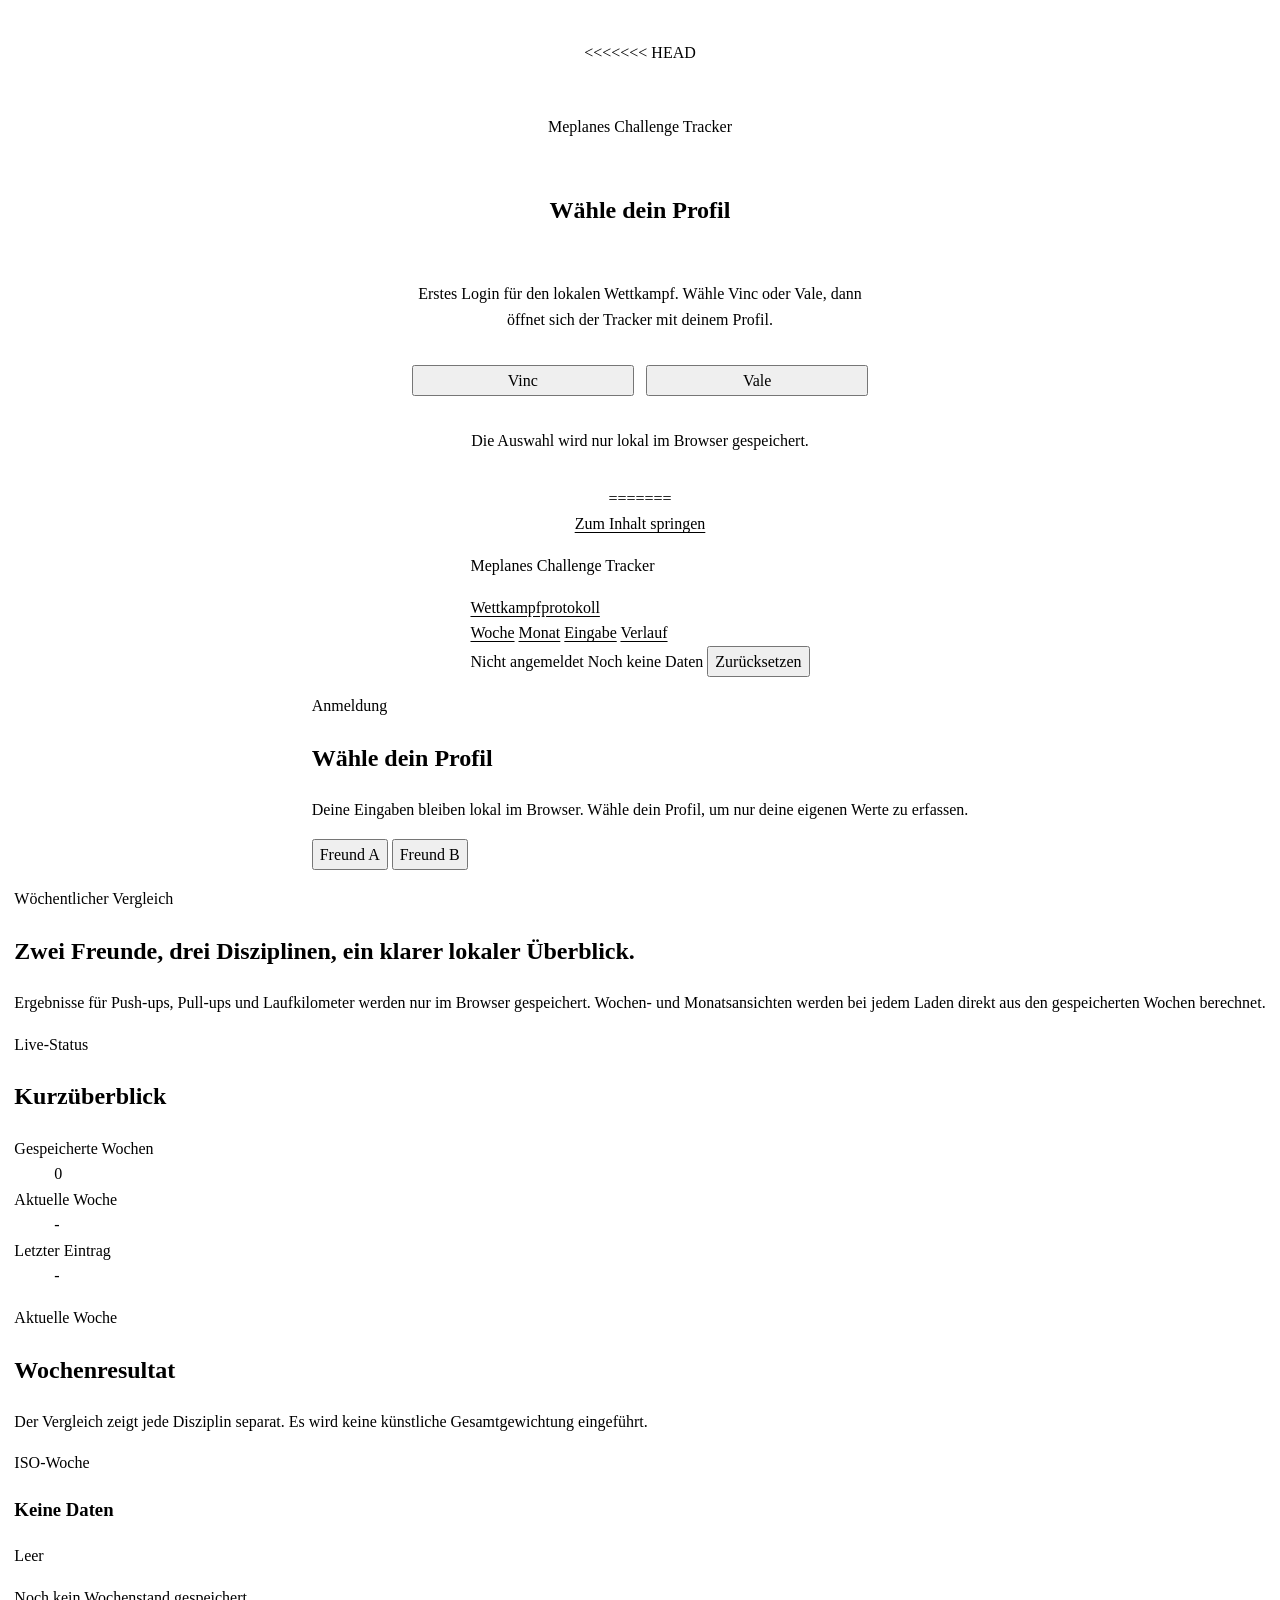
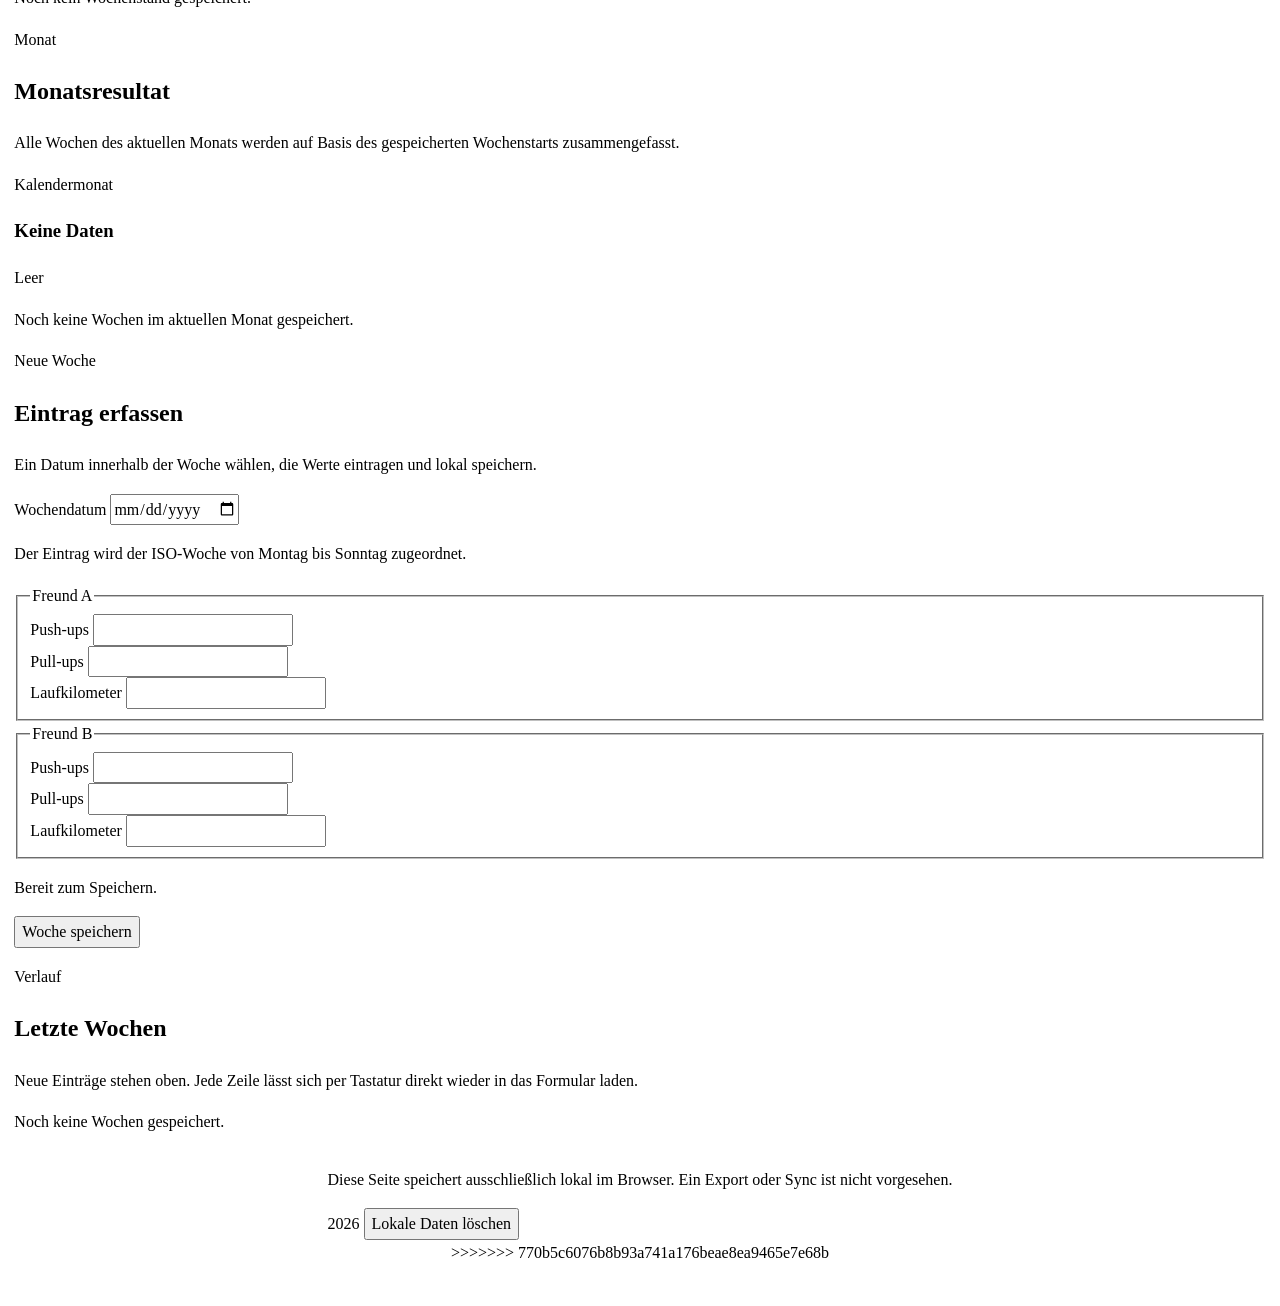
==== commit aa4b9d6d: "New Changes" ====
--- a/index.html
+++ b/index.html
@@ -3,6 +3,7 @@
 <head>
   <meta charset="utf-8">
   <meta name="viewport" content="width=device-width, initial-scale=1">
+<<<<<<< HEAD
   <title>Challenge Tracker - Login</title>
   <meta name="description" content="Wähle dein Profil für den lokalen Challenge Tracker.">
   <link rel="stylesheet" href="style.css">
@@ -25,5 +26,211 @@
       <p class="card-note login-note">Die Auswahl wird nur lokal im Browser gespeichert.</p>
     </section>
   </main>
+=======
+  <title>Challenge Tracker</title>
+  <meta name="description" content="Lokaler Wochen- und Monatsvergleich für zwei Freunde mit Push-ups, Pull-ups und Laufkilometern.">
+  <link rel="stylesheet" href="style.css">
+  <script defer src="main.js"></script>
+</head>
+<body id="top">
+  <a class="skip-link" href="#content">Zum Inhalt springen</a>
+
+  <header class="site-header">
+    <div class="layout shell header-shell">
+      <div class="brand-lockup">
+        <p class="eyebrow">Meplanes Challenge Tracker</p>
+        <a class="brand" href="#top" aria-label="Zur Startansicht">Wettkampfprotokoll</a>
+      </div>
+
+      <nav class="header-nav" aria-label="Schnellnavigation">
+        <a href="#weekly">Woche</a>
+        <a href="#monthly">Monat</a>
+        <a href="#entry">Eingabe</a>
+        <a href="#history">Verlauf</a>
+      </nav>
+
+      <div class="header-actions">
+        <span class="status-pill" id="user-status" data-current-user aria-live="polite">Nicht angemeldet</span>
+        <span class="status-pill" id="storage-status" aria-live="polite">Noch keine Daten</span>
+        <button type="button" class="button button-ghost" data-reset-trigger>Zurücksetzen</button>
+      </div>
+    </div>
+  </header>
+
+  <section class="layout shell auth-card card" id="auth" aria-labelledby="auth-title" data-reveal>
+    <div class="auth-copy">
+      <p class="eyebrow">Anmeldung</p>
+      <h2 id="auth-title">Wähle dein Profil</h2>
+      <p class="card-note" data-auth-note>
+        Deine Eingaben bleiben lokal im Browser. Wähle dein Profil, um nur deine eigenen Werte zu erfassen.
+      </p>
+    </div>
+    <div class="auth-actions">
+      <button type="button" class="button button-primary" data-login-user="friend-a">Freund A</button>
+      <button type="button" class="button button-ghost" data-login-user="friend-b">Freund B</button>
+    </div>
+  </section>
+
+  <main id="content" class="layout shell" tabindex="-1">
+    <section id="hero" class="hero grid-12" aria-labelledby="hero-title" data-reveal>
+      <div class="hero-copy">
+        <p class="eyebrow">Wöchentlicher Vergleich</p>
+        <h1 id="hero-title">Zwei Freunde, drei Disziplinen, ein klarer lokaler Überblick.</h1>
+        <p class="hero-text">
+          Ergebnisse für Push-ups, Pull-ups und Laufkilometer werden nur im Browser gespeichert.
+          Wochen- und Monatsansichten werden bei jedem Laden direkt aus den gespeicherten Wochen berechnet.
+        </p>
+      </div>
+
+      <aside class="summary-card card" aria-labelledby="summary-title">
+        <div class="card-head">
+          <p class="eyebrow">Live-Status</p>
+          <h2 id="summary-title">Kurzüberblick</h2>
+        </div>
+        <dl class="summary-grid" id="summary-grid">
+          <div>
+            <dt>Gespeicherte Wochen</dt>
+            <dd data-summary="weeks-count">0</dd>
+          </div>
+          <div>
+            <dt>Aktuelle Woche</dt>
+            <dd data-summary="current-week">-</dd>
+          </div>
+          <div>
+            <dt>Letzter Eintrag</dt>
+            <dd data-summary="last-saved">-</dd>
+          </div>
+        </dl>
+      </aside>
+    </section>
+
+    <section id="weekly" class="panel grid-12" aria-labelledby="weekly-title" data-reveal>
+      <div class="section-head">
+        <p class="eyebrow">Aktuelle Woche</p>
+        <h2 id="weekly-title">Wochenresultat</h2>
+        <p>
+          Der Vergleich zeigt jede Disziplin separat. Es wird keine künstliche Gesamtgewichtung eingeführt.
+        </p>
+      </div>
+
+      <article class="card result-card" data-result-card="weekly">
+        <header class="card-head result-head">
+          <div>
+            <p class="eyebrow">ISO-Woche</p>
+            <h3 data-week-label>Keine Daten</h3>
+          </div>
+          <span class="status-pill" data-week-state>Leer</span>
+        </header>
+        <div class="comparison-grid" data-comparison="weekly"></div>
+        <p class="card-note" data-empty-note="weekly">Noch kein Wochenstand gespeichert.</p>
+      </article>
+    </section>
+
+    <section id="monthly" class="panel grid-12" aria-labelledby="monthly-title" data-reveal>
+      <div class="section-head">
+        <p class="eyebrow">Monat</p>
+        <h2 id="monthly-title">Monatsresultat</h2>
+        <p>Alle Wochen des aktuellen Monats werden auf Basis des gespeicherten Wochenstarts zusammengefasst.</p>
+      </div>
+
+      <article class="card result-card" data-result-card="monthly">
+        <header class="card-head result-head">
+          <div>
+            <p class="eyebrow">Kalendermonat</p>
+            <h3 data-month-label>Keine Daten</h3>
+          </div>
+          <span class="status-pill" data-month-state>Leer</span>
+        </header>
+        <div class="comparison-grid" data-comparison="monthly"></div>
+        <p class="card-note" data-empty-note="monthly">Noch keine Wochen im aktuellen Monat gespeichert.</p>
+      </article>
+    </section>
+
+    <section id="entry" class="panel grid-12" aria-labelledby="entry-title" data-reveal>
+      <div class="section-head">
+        <p class="eyebrow">Neue Woche</p>
+        <h2 id="entry-title">Eintrag erfassen</h2>
+        <p>Ein Datum innerhalb der Woche wählen, die Werte eintragen und lokal speichern.</p>
+      </div>
+
+      <form class="card entry-form" id="result-form" novalidate>
+        <input type="hidden" name="editingWeekKey" value="">
+
+        <div class="form-row form-row-wide">
+          <label for="weekDate">Wochendatum</label>
+          <input id="weekDate" name="weekDate" type="date" required>
+          <p class="field-hint">Der Eintrag wird der ISO-Woche von Montag bis Sonntag zugeordnet.</p>
+        </div>
+
+        <div class="competitor-grid">
+          <fieldset class="competitor-card" data-user-fieldset="friend-a">
+            <legend>Freund A</legend>
+            <div class="form-row">
+              <label for="friendA-pushUps">Push-ups</label>
+              <input id="friendA-pushUps" name="friendA-pushUps" type="number" min="0" step="1" required inputmode="numeric">
+            </div>
+            <div class="form-row">
+              <label for="friendA-pullUps">Pull-ups</label>
+              <input id="friendA-pullUps" name="friendA-pullUps" type="number" min="0" step="1" required inputmode="numeric">
+            </div>
+            <div class="form-row">
+              <label for="friendA-runKm">Laufkilometer</label>
+              <input id="friendA-runKm" name="friendA-runKm" type="number" min="0" step="0.1" required inputmode="decimal">
+            </div>
+          </fieldset>
+
+          <fieldset class="competitor-card" data-user-fieldset="friend-b">
+            <legend>Freund B</legend>
+            <div class="form-row">
+              <label for="friendB-pushUps">Push-ups</label>
+              <input id="friendB-pushUps" name="friendB-pushUps" type="number" min="0" step="1" required inputmode="numeric">
+            </div>
+            <div class="form-row">
+              <label for="friendB-pullUps">Pull-ups</label>
+              <input id="friendB-pullUps" name="friendB-pullUps" type="number" min="0" step="1" required inputmode="numeric">
+            </div>
+            <div class="form-row">
+              <label for="friendB-runKm">Laufkilometer</label>
+              <input id="friendB-runKm" name="friendB-runKm" type="number" min="0" step="0.1" required inputmode="decimal">
+            </div>
+          </fieldset>
+        </div>
+
+        <div class="form-actions">
+          <p class="form-status" id="form-status" role="status" aria-live="polite">Bereit zum Speichern.</p>
+          <div class="button-row">
+            <button type="button" class="button button-ghost" data-cancel-edit hidden>Abbrechen</button>
+            <button type="submit" class="button button-primary" data-submit-label>Woche speichern</button>
+          </div>
+        </div>
+      </form>
+    </section>
+
+    <section id="history" class="panel grid-12" aria-labelledby="history-title" data-reveal>
+      <div class="section-head">
+        <p class="eyebrow">Verlauf</p>
+        <h2 id="history-title">Letzte Wochen</h2>
+        <p>Neue Einträge stehen oben. Jede Zeile lässt sich per Tastatur direkt wieder in das Formular laden.</p>
+      </div>
+
+      <div class="card history-card">
+        <div class="history-list" data-history-list></div>
+        <p class="card-note" data-empty-history>Noch keine Wochen gespeichert.</p>
+      </div>
+    </section>
+  </main>
+
+  <footer class="site-footer">
+    <div class="layout shell footer-shell">
+      <p>
+        Diese Seite speichert ausschließlich lokal im Browser. Ein Export oder Sync ist nicht vorgesehen.
+      </p>
+      <div class="footer-actions">
+        <span id="year-slot">2026</span>
+        <button type="button" class="button button-ghost" data-reset-trigger>Lokale Daten löschen</button>
+      </div>
+    </div>
+  </footer>
+>>>>>>> 770b5c6076b8b93a741a176beae8ea9465e7e68b
 </body>
 </html>
--- a/style.css
+++ b/style.css
@@ -3,7 +3,11 @@
   --bg: #f4f5f2;
   --bg-alt: #eceee8;
   --surface: #ffffff;
+<<<<<<< HEAD
   --surface-soft: rgba(255, 255, 255, 0.84);
+=======
+  --surface-soft: rgba(255, 255, 255, 0.8);
+>>>>>>> 770b5c6076b8b93a741a176beae8ea9465e7e68b
   --line: #d8ddd4;
   --text: #1f2721;
   --text-soft: #5a655c;
@@ -28,11 +32,20 @@
   --z-header: 20;
 }
 
+<<<<<<< HEAD
 * { box-sizing: border-box; }
 
 html {
   scroll-behavior: smooth;
   font-size: 16px;
+=======
+* {
+  box-sizing: border-box;
+}
+
+html {
+  scroll-behavior: smooth;
+>>>>>>> 770b5c6076b8b93a741a176beae8ea9465e7e68b
 }
 
 body {
@@ -42,6 +55,7 @@
     radial-gradient(circle at top left, rgba(47, 107, 87, 0.08), transparent 36%),
     linear-gradient(180deg, var(--bg), #f8f9f6 38%, var(--bg-alt));
   color: var(--text);
+<<<<<<< HEAD
   font-family: Inter, ui-sans-serif, system-ui, -apple-system, BlinkMacSystemFont, "Segoe UI", sans-serif;
   line-height: 1.6;
 }
@@ -49,13 +63,42 @@
 a { color: inherit; text-decoration-thickness: 0.08em; text-underline-offset: 0.18em; }
 button, input, select, textarea { font: inherit; }
 img { max-width: 100%; display: block; }
+=======
+  font-family: ui-sans-serif, system-ui, -apple-system, BlinkMacSystemFont, "Segoe UI", sans-serif;
+  line-height: 1.6;
+}
+
+img {
+  max-width: 100%;
+  display: block;
+}
+
+a {
+  color: inherit;
+  text-decoration-thickness: 0.08em;
+  text-underline-offset: 0.18em;
+}
+
+button,
+input,
+select,
+textarea {
+  font: inherit;
+}
+>>>>>>> 770b5c6076b8b93a741a176beae8ea9465e7e68b
 
 .layout {
   width: min(100% - 2rem, var(--max-width));
   margin-inline: auto;
 }
 
+<<<<<<< HEAD
 .shell { position: relative; }
+=======
+.shell {
+  position: relative;
+}
+>>>>>>> 770b5c6076b8b93a741a176beae8ea9465e7e68b
 
 .skip-link {
   position: absolute;
@@ -70,6 +113,7 @@
   transition: transform 180ms ease;
 }
 
+<<<<<<< HEAD
 .skip-link:focus { transform: translateY(0); }
 
 .login-page {
@@ -117,18 +161,28 @@
   display: flex;
   align-items: center;
   gap: 0.75rem;
+=======
+.skip-link:focus {
+  transform: translateY(0);
+>>>>>>> 770b5c6076b8b93a741a176beae8ea9465e7e68b
 }
 
 .site-header {
   position: sticky;
   top: 0;
   z-index: var(--z-header);
+<<<<<<< HEAD
   padding: 0.75rem 0 1rem;
   border-bottom: 1px solid rgba(216, 221, 212, 0.55);
   background:
     linear-gradient(180deg, rgba(246, 247, 244, 0.98), rgba(246, 247, 244, 0.88)),
     radial-gradient(circle at top right, rgba(47, 107, 87, 0.14), transparent 42%);
   backdrop-filter: blur(16px);
+=======
+  border-bottom: 1px solid rgba(216, 221, 212, 0.72);
+  background: rgba(244, 245, 242, 0.88);
+  backdrop-filter: blur(14px);
+>>>>>>> 770b5c6076b8b93a741a176beae8ea9465e7e68b
 }
 
 .header-shell,
@@ -140,6 +194,7 @@
   padding-block: var(--space-3);
 }
 
+<<<<<<< HEAD
 .header-shell {
   padding: 0.9rem 1rem;
   border: 1px solid rgba(216, 221, 212, 0.78);
@@ -169,6 +224,10 @@
   border-radius: 999px;
   background: linear-gradient(180deg, var(--accent), var(--accent-strong));
   box-shadow: 0 0 0 0.35rem rgba(47, 107, 87, 0.1);
+=======
+.brand-lockup {
+  grid-column: span 4;
+>>>>>>> 770b5c6076b8b93a741a176beae8ea9465e7e68b
 }
 
 .eyebrow {
@@ -180,7 +239,15 @@
   text-transform: uppercase;
 }
 
+<<<<<<< HEAD
 .brand { font-size: 1.05rem; font-weight: 700; }
+=======
+.brand {
+  font-size: 1.05rem;
+  font-weight: 700;
+  text-decoration: none;
+}
+>>>>>>> 770b5c6076b8b93a741a176beae8ea9465e7e68b
 
 .header-nav {
   grid-column: span 5;
@@ -188,6 +255,7 @@
   grid-auto-flow: column;
   justify-content: start;
   gap: 1rem;
+<<<<<<< HEAD
   color: var(--text);
   font-size: 0.95rem;
 }
@@ -206,6 +274,12 @@
   border-color: rgba(47, 107, 87, 0.18);
 }
 
+=======
+  color: var(--text-soft);
+  font-size: 0.95rem;
+}
+
+>>>>>>> 770b5c6076b8b93a741a176beae8ea9465e7e68b
 .header-actions {
   grid-column: span 3;
   display: grid;
@@ -215,8 +289,11 @@
   align-items: center;
 }
 
+<<<<<<< HEAD
 .header-actions .status-pill { max-width: 12rem; }
 
+=======
+>>>>>>> 770b5c6076b8b93a741a176beae8ea9465e7e68b
 .status-pill {
   display: inline-flex;
   align-items: center;
@@ -245,7 +322,13 @@
   transition: transform 180ms ease, background-color 180ms ease, border-color 180ms ease;
 }
 
+<<<<<<< HEAD
 .button:hover { transform: translateY(-1px); }
+=======
+.button:hover {
+  transform: translateY(-1px);
+}
+>>>>>>> 770b5c6076b8b93a741a176beae8ea9465e7e68b
 
 .button:focus-visible,
 .header-nav a:focus-visible,
@@ -260,7 +343,11 @@
 }
 
 .button-primary {
+<<<<<<< HEAD
   background: linear-gradient(180deg, var(--accent), var(--accent-strong));
+=======
+  background: var(--accent);
+>>>>>>> 770b5c6076b8b93a741a176beae8ea9465e7e68b
   color: #fff;
   box-shadow: var(--shadow-soft);
 }
@@ -270,8 +357,14 @@
   background: var(--surface);
 }
 
+<<<<<<< HEAD
 .hero,
 .panel { margin-bottom: var(--space-8); }
+=======
+main.layout {
+  padding-block: var(--space-8);
+}
+>>>>>>> 770b5c6076b8b93a741a176beae8ea9465e7e68b
 
 .grid-12 {
   display: grid;
@@ -279,11 +372,30 @@
   gap: var(--space-4);
 }
 
+<<<<<<< HEAD
 main.layout { padding-block: var(--space-8); }
 
 .hero-copy { grid-column: span 7; max-width: var(--body-width); }
 
 h1, h2, h3, p { margin-top: 0; }
+=======
+.hero,
+.panel {
+  margin-bottom: var(--space-8);
+}
+
+.hero-copy {
+  grid-column: span 7;
+  max-width: var(--body-width);
+}
+
+h1,
+h2,
+h3,
+p {
+  margin-top: 0;
+}
+>>>>>>> 770b5c6076b8b93a741a176beae8ea9465e7e68b
 
 h1 {
   margin-bottom: 1rem;
@@ -299,18 +411,40 @@
   letter-spacing: -0.03em;
 }
 
+<<<<<<< HEAD
 h3 { font-size: 1.15rem; line-height: 1.2; }
+=======
+h3 {
+  font-size: 1.15rem;
+  line-height: 1.2;
+}
+>>>>>>> 770b5c6076b8b93a741a176beae8ea9465e7e68b
 
 .hero-text,
 .section-head p,
 .card-note,
 .field-hint,
+<<<<<<< HEAD
 .footer-shell p,
 .login-note { color: var(--text-soft); }
 
 .hero-text { max-width: var(--body-width); font-size: 1rem; }
 
 .summary-card { grid-column: span 5; }
+=======
+.footer-shell p {
+  color: var(--text-soft);
+}
+
+.hero-text {
+  max-width: var(--body-width);
+  font-size: 1rem;
+}
+
+.summary-card {
+  grid-column: span 5;
+}
+>>>>>>> 770b5c6076b8b93a741a176beae8ea9465e7e68b
 
 .card,
 .competitor-card,
@@ -321,7 +455,13 @@
   box-shadow: var(--shadow);
 }
 
+<<<<<<< HEAD
 .card { padding: var(--space-4); }
+=======
+.card {
+  padding: var(--space-4);
+}
+>>>>>>> 770b5c6076b8b93a741a176beae8ea9465e7e68b
 
 .card-head {
   display: grid;
@@ -342,6 +482,7 @@
   border: 1px solid rgba(47, 107, 87, 0.12);
 }
 
+<<<<<<< HEAD
 .summary-grid dt { margin-bottom: 0.25rem; color: var(--text-soft); font-size: 0.86rem; }
 .summary-grid dd { margin: 0; font-size: 1.1rem; font-weight: 700; }
 
@@ -350,11 +491,45 @@
 
 .result-head {
   display: grid;
+=======
+.summary-grid dt {
+  margin-bottom: 0.25rem;
+  color: var(--text-soft);
+  font-size: 0.86rem;
+}
+
+.summary-grid dd {
+  margin: 0;
+  font-size: 1.1rem;
+  font-weight: 700;
+}
+
+.section-head {
+  grid-column: span 4;
+  padding-top: 0.35rem;
+  max-width: var(--body-width);
+}
+
+.result-card,
+.entry-form,
+.history-card {
+  grid-column: span 8;
+}
+
+.result-head {
+>>>>>>> 770b5c6076b8b93a741a176beae8ea9465e7e68b
   grid-template-columns: minmax(0, 1fr) auto;
   align-items: start;
 }
 
+<<<<<<< HEAD
 .comparison-grid { display: grid; gap: 0.75rem; }
+=======
+.comparison-grid {
+  display: grid;
+  gap: 0.75rem;
+}
+>>>>>>> 770b5c6076b8b93a741a176beae8ea9465e7e68b
 
 .comparison-row {
   display: grid;
@@ -366,7 +541,13 @@
   background: var(--bg);
 }
 
+<<<<<<< HEAD
 .comparison-row .row-label { font-weight: 700; }
+=======
+.comparison-row .row-label {
+  font-weight: 700;
+}
+>>>>>>> 770b5c6076b8b93a741a176beae8ea9465e7e68b
 
 .comparison-row .metric {
   display: grid;
@@ -374,14 +555,23 @@
   text-align: center;
 }
 
+<<<<<<< HEAD
 .comparison-row .metric small,
+=======
+>>>>>>> 770b5c6076b8b93a741a176beae8ea9465e7e68b
 .comparison-row .metric span:first-child,
 .comparison-row .leader {
   color: var(--text-soft);
   font-size: 0.78rem;
 }
 
+<<<<<<< HEAD
 .comparison-row .metric strong { font-size: 1rem; }
+=======
+.comparison-row .metric strong {
+  font-size: 1rem;
+}
+>>>>>>> 770b5c6076b8b93a741a176beae8ea9465e7e68b
 
 .comparison-row .leader {
   text-align: right;
@@ -389,15 +579,39 @@
   color: var(--accent-strong);
 }
 
+<<<<<<< HEAD
+=======
+.card-note {
+  margin-bottom: 0;
+  font-size: 0.92rem;
+}
+
+>>>>>>> 770b5c6076b8b93a741a176beae8ea9465e7e68b
 .entry-form {
   display: grid;
   gap: var(--space-4);
 }
 
+<<<<<<< HEAD
 .form-row { display: grid; gap: 0.45rem; }
 .form-row-wide { max-width: 24rem; }
 
 label, legend { font-weight: 700; }
+=======
+.form-row {
+  display: grid;
+  gap: 0.45rem;
+}
+
+.form-row-wide {
+  max-width: 24rem;
+}
+
+label,
+legend {
+  font-weight: 700;
+}
+>>>>>>> 770b5c6076b8b93a741a176beae8ea9465e7e68b
 
 input {
   width: 100%;
@@ -409,6 +623,7 @@
   color: var(--text);
 }
 
+<<<<<<< HEAD
 input::placeholder { color: #8a948b; }
 
 fieldset { margin: 0; padding: 0; border: 0; }
@@ -440,6 +655,41 @@
 .competitor-card .form-row + .form-row { margin-top: 0.9rem; }
 
 .field-hint { margin-bottom: 0; font-size: 0.88rem; }
+=======
+input::placeholder {
+  color: #8a948b;
+}
+
+fieldset {
+  margin: 0;
+  padding: 0;
+  border: 0;
+}
+
+legend {
+  margin-bottom: var(--space-3);
+  font-size: 1.05rem;
+}
+
+.competitor-grid {
+  display: grid;
+  grid-template-columns: repeat(2, minmax(0, 1fr));
+  gap: var(--space-3);
+}
+
+.competitor-card {
+  padding: var(--space-4);
+}
+
+.competitor-card .form-row + .form-row {
+  margin-top: 0.9rem;
+}
+
+.field-hint {
+  margin-bottom: 0;
+  font-size: 0.88rem;
+}
+>>>>>>> 770b5c6076b8b93a741a176beae8ea9465e7e68b
 
 .form-actions {
   display: grid;
@@ -448,12 +698,35 @@
   align-items: center;
 }
 
+<<<<<<< HEAD
 .form-status { margin: 0; color: var(--text-soft); }
 
 .button-row { display: grid; grid-auto-flow: column; gap: 0.75rem; }
 
 .history-card { display: grid; gap: var(--space-3); }
 .history-list { display: grid; gap: 0.75rem; }
+=======
+.form-status {
+  margin: 0;
+  color: var(--text-soft);
+}
+
+.button-row {
+  display: grid;
+  grid-auto-flow: column;
+  gap: 0.75rem;
+}
+
+.history-card {
+  display: grid;
+  gap: var(--space-3);
+}
+
+.history-list {
+  display: grid;
+  gap: 0.75rem;
+}
+>>>>>>> 770b5c6076b8b93a741a176beae8ea9465e7e68b
 
 .history-item {
   display: grid;
@@ -465,6 +738,7 @@
   background: var(--bg);
 }
 
+<<<<<<< HEAD
 .history-main { display: grid; gap: 0.35rem; }
 .history-main strong { font-size: 1rem; }
 
@@ -474,6 +748,54 @@
 .history-discipline { display: grid; gap: 0.2rem; }
 .history-actions { display: grid; align-content: start; }
 .history-actions .button { min-width: 6rem; }
+=======
+.history-main {
+  display: grid;
+  gap: 0.35rem;
+}
+
+.history-main strong {
+  font-size: 1rem;
+}
+
+.history-meta,
+.history-discipline {
+  color: var(--text-soft);
+  font-size: 0.88rem;
+}
+
+.history-discipline {
+  display: grid;
+  gap: 0.2rem;
+}
+
+.history-actions {
+  display: grid;
+  align-content: start;
+}
+
+.history-actions .button {
+  min-width: 6rem;
+}
+
+.site-footer {
+  border-top: 1px solid rgba(216, 221, 212, 0.72);
+  background: rgba(255, 255, 255, 0.45);
+}
+
+.footer-shell {
+  padding-block: var(--space-4);
+}
+
+.footer-actions {
+  grid-column: span 4;
+  display: grid;
+  grid-auto-flow: column;
+  justify-content: end;
+  gap: 0.75rem;
+  align-items: center;
+}
+>>>>>>> 770b5c6076b8b93a741a176beae8ea9465e7e68b
 
 [data-reveal] {
   opacity: 0;
@@ -481,6 +803,7 @@
   transition: opacity 320ms ease, transform 320ms ease;
 }
 
+<<<<<<< HEAD
 [data-reveal].is-visible { opacity: 1; transform: translateY(0); }
 [hidden] { display: none !important; }
 
@@ -489,6 +812,26 @@
 
 .is-empty .card-note,
 .is-empty .empty-message { display: block; }
+=======
+[data-reveal].is-visible {
+  opacity: 1;
+  transform: translateY(0);
+}
+
+[hidden] {
+  display: none !important;
+}
+
+.is-empty .comparison-grid,
+.is-empty .history-list {
+  display: none;
+}
+
+.is-empty .card-note,
+.is-empty .empty-message {
+  display: block;
+}
+>>>>>>> 770b5c6076b8b93a741a176beae8ea9465e7e68b
 
 .empty-message {
   display: none;
@@ -500,6 +843,7 @@
 }
 
 @media (max-width: 820px) {
+<<<<<<< HEAD
   .login-actions { grid-template-columns: 1fr; }
 
   .session-bar {
@@ -518,16 +862,34 @@
     grid-template-columns: 1fr;
   }
 
+=======
+  .header-shell,
+  .footer-shell,
+  .grid-12,
+  .competitor-grid,
+  .history-item,
+  .form-actions {
+    grid-template-columns: 1fr;
+  }
+
+  .brand-lockup,
+  .header-nav,
+  .header-actions,
+>>>>>>> 770b5c6076b8b93a741a176beae8ea9465e7e68b
   .hero-copy,
   .summary-card,
   .section-head,
   .result-card,
   .entry-form,
   .history-card,
+<<<<<<< HEAD
   .footer-actions,
   .brand-lockup,
   .header-nav,
   .header-actions {
+=======
+  .footer-actions {
+>>>>>>> 770b5c6076b8b93a741a176beae8ea9465e7e68b
     grid-column: 1 / -1;
   }
 
@@ -538,7 +900,14 @@
 
   .header-actions,
   .footer-actions,
+<<<<<<< HEAD
   .button-row { grid-auto-flow: row; justify-content: start; }
+=======
+  .button-row {
+    justify-content: start;
+    grid-auto-flow: row;
+  }
+>>>>>>> 770b5c6076b8b93a741a176beae8ea9465e7e68b
 
   .comparison-row {
     grid-template-columns: 1fr 1fr;
@@ -546,6 +915,7 @@
   }
 
   .comparison-row .metric,
+<<<<<<< HEAD
   .comparison-row .leader { text-align: left; }
 
   .comparison-row .leader { grid-column: 1 / -1; }
@@ -555,6 +925,25 @@
 
 @media (prefers-reduced-motion: reduce) {
   html { scroll-behavior: auto; }
+=======
+  .comparison-row .leader {
+    text-align: left;
+  }
+
+  .comparison-row .leader {
+    grid-column: 1 / -1;
+  }
+
+  .history-item {
+    gap: 0.65rem;
+  }
+}
+
+@media (prefers-reduced-motion: reduce) {
+  html {
+    scroll-behavior: auto;
+  }
+>>>>>>> 770b5c6076b8b93a741a176beae8ea9465e7e68b
 
   *,
   *::before,
@@ -569,4 +958,140 @@
     opacity: 1;
     transform: none;
   }
+<<<<<<< HEAD
+=======
+}
+
+/* -- Design agent suggested tweaks: spacing, buttons, contrast, focus -- */
+
+/* spacing: consistent section/card rhythm */
+.hero,
+.panel {
+  padding-block: var(--space-6);
+}
+
+.section-head {
+  padding-bottom: var(--space-4);
+}
+
+.card {
+  padding: calc(var(--space-4) + 0.5rem);
+}
+
+/* typography: readable baseline + higher contrast for small copy */
+html { font-size: 16px; }
+
+.hero-text,
+.section-head p,
+.card-note,
+.field-hint,
+.footer-shell p {
+  color: rgba(31, 39, 33, 0.88);
+}
+
+/* buttons: larger targets + clearer ghost hover */
+.button {
+  min-height: 3rem;
+  padding: 0.6rem 1rem;
+}
+
+.button-ghost:hover,
+.button-ghost:active {
+  background: var(--accent-soft);
+  border-color: var(--accent-strong);
+}
+
+.button-primary {
+  box-shadow: 0 6px 18px rgba(31, 77, 62, 0.16);
+}
+
+/* stronger pill and comparison backgrounds for contrast */
+.status-pill {
+  background: var(--surface);
+  color: var(--text);
+  border-color: var(--line);
+}
+
+.comparison-row {
+  background: var(--surface);
+  border: 1px solid var(--line);
+}
+
+@media (max-width: 820px) {
+  .header-nav a {
+    padding: 0.5rem 0.75rem;
+    display: inline-block;
+  }
+
+  .header-actions .button,
+  .footer-actions .button,
+  .button-row .button {
+    min-height: 3rem;
+    padding: 0.5rem 0.75rem;
+  }
+}
+
+/* more visible focus state for keyboard users */
+button:focus-visible,
+a:focus-visible,
+input:focus-visible,
+textarea:focus-visible,
+select:focus-visible {
+  outline: 3px solid var(--accent-strong);
+  outline-offset: 3px;
+  box-shadow: 0 0 0 6px rgba(47,107,87,0.08);
+}
+
+.auth-card {
+  display: grid;
+  grid-template-columns: minmax(0, 1fr) auto;
+  gap: var(--space-4);
+  align-items: center;
+  margin-top: var(--space-4);
+  margin-bottom: var(--space-6);
+}
+
+.auth-copy {
+  display: grid;
+  gap: 0.35rem;
+}
+
+.auth-actions {
+  display: grid;
+  grid-auto-flow: column;
+  gap: 0.75rem;
+  align-items: center;
+}
+
+.button.is-active,
+.button[data-login-user].is-active {
+  background: var(--accent);
+  color: #fff;
+  border-color: var(--accent);
+}
+
+.competitor-card[disabled] {
+  opacity: 0.72;
+  background: linear-gradient(180deg, rgba(47, 107, 87, 0.03), rgba(47, 107, 87, 0.01));
+}
+
+.competitor-card[disabled] input {
+  background: rgba(255, 255, 255, 0.72);
+  color: var(--text-soft);
+}
+
+.entry-form.is-locked {
+  border-color: rgba(47, 107, 87, 0.2);
+  box-shadow: 0 10px 24px rgba(24, 34, 28, 0.05);
+}
+
+@media (max-width: 820px) {
+  .auth-card {
+    grid-template-columns: 1fr;
+  }
+
+  .auth-actions {
+    grid-auto-flow: row;
+  }
+>>>>>>> 770b5c6076b8b93a741a176beae8ea9465e7e68b
 }
--- a/style.css
+++ b/style.css
@@ -3,7 +3,11 @@
   --bg: #f4f5f2;
   --bg-alt: #eceee8;
   --surface: #ffffff;
+<<<<<<< HEAD
   --surface-soft: rgba(255, 255, 255, 0.84);
+=======
+  --surface-soft: rgba(255, 255, 255, 0.8);
+>>>>>>> 770b5c6076b8b93a741a176beae8ea9465e7e68b
   --line: #d8ddd4;
   --text: #1f2721;
   --text-soft: #5a655c;
@@ -28,11 +32,20 @@
   --z-header: 20;
 }
 
+<<<<<<< HEAD
 * { box-sizing: border-box; }
 
 html {
   scroll-behavior: smooth;
   font-size: 16px;
+=======
+* {
+  box-sizing: border-box;
+}
+
+html {
+  scroll-behavior: smooth;
+>>>>>>> 770b5c6076b8b93a741a176beae8ea9465e7e68b
 }
 
 body {
@@ -42,6 +55,7 @@
     radial-gradient(circle at top left, rgba(47, 107, 87, 0.08), transparent 36%),
     linear-gradient(180deg, var(--bg), #f8f9f6 38%, var(--bg-alt));
   color: var(--text);
+<<<<<<< HEAD
   font-family: Inter, ui-sans-serif, system-ui, -apple-system, BlinkMacSystemFont, "Segoe UI", sans-serif;
   line-height: 1.6;
 }
@@ -49,13 +63,42 @@
 a { color: inherit; text-decoration-thickness: 0.08em; text-underline-offset: 0.18em; }
 button, input, select, textarea { font: inherit; }
 img { max-width: 100%; display: block; }
+=======
+  font-family: ui-sans-serif, system-ui, -apple-system, BlinkMacSystemFont, "Segoe UI", sans-serif;
+  line-height: 1.6;
+}
+
+img {
+  max-width: 100%;
+  display: block;
+}
+
+a {
+  color: inherit;
+  text-decoration-thickness: 0.08em;
+  text-underline-offset: 0.18em;
+}
+
+button,
+input,
+select,
+textarea {
+  font: inherit;
+}
+>>>>>>> 770b5c6076b8b93a741a176beae8ea9465e7e68b
 
 .layout {
   width: min(100% - 2rem, var(--max-width));
   margin-inline: auto;
 }
 
+<<<<<<< HEAD
 .shell { position: relative; }
+=======
+.shell {
+  position: relative;
+}
+>>>>>>> 770b5c6076b8b93a741a176beae8ea9465e7e68b
 
 .skip-link {
   position: absolute;
@@ -70,6 +113,7 @@
   transition: transform 180ms ease;
 }
 
+<<<<<<< HEAD
 .skip-link:focus { transform: translateY(0); }
 
 .login-page {
@@ -117,18 +161,28 @@
   display: flex;
   align-items: center;
   gap: 0.75rem;
+=======
+.skip-link:focus {
+  transform: translateY(0);
+>>>>>>> 770b5c6076b8b93a741a176beae8ea9465e7e68b
 }
 
 .site-header {
   position: sticky;
   top: 0;
   z-index: var(--z-header);
+<<<<<<< HEAD
   padding: 0.75rem 0 1rem;
   border-bottom: 1px solid rgba(216, 221, 212, 0.55);
   background:
     linear-gradient(180deg, rgba(246, 247, 244, 0.98), rgba(246, 247, 244, 0.88)),
     radial-gradient(circle at top right, rgba(47, 107, 87, 0.14), transparent 42%);
   backdrop-filter: blur(16px);
+=======
+  border-bottom: 1px solid rgba(216, 221, 212, 0.72);
+  background: rgba(244, 245, 242, 0.88);
+  backdrop-filter: blur(14px);
+>>>>>>> 770b5c6076b8b93a741a176beae8ea9465e7e68b
 }
 
 .header-shell,
@@ -140,6 +194,7 @@
   padding-block: var(--space-3);
 }
 
+<<<<<<< HEAD
 .header-shell {
   padding: 0.9rem 1rem;
   border: 1px solid rgba(216, 221, 212, 0.78);
@@ -169,6 +224,10 @@
   border-radius: 999px;
   background: linear-gradient(180deg, var(--accent), var(--accent-strong));
   box-shadow: 0 0 0 0.35rem rgba(47, 107, 87, 0.1);
+=======
+.brand-lockup {
+  grid-column: span 4;
+>>>>>>> 770b5c6076b8b93a741a176beae8ea9465e7e68b
 }
 
 .eyebrow {
@@ -180,7 +239,15 @@
   text-transform: uppercase;
 }
 
+<<<<<<< HEAD
 .brand { font-size: 1.05rem; font-weight: 700; }
+=======
+.brand {
+  font-size: 1.05rem;
+  font-weight: 700;
+  text-decoration: none;
+}
+>>>>>>> 770b5c6076b8b93a741a176beae8ea9465e7e68b
 
 .header-nav {
   grid-column: span 5;
@@ -188,6 +255,7 @@
   grid-auto-flow: column;
   justify-content: start;
   gap: 1rem;
+<<<<<<< HEAD
   color: var(--text);
   font-size: 0.95rem;
 }
@@ -206,6 +274,12 @@
   border-color: rgba(47, 107, 87, 0.18);
 }
 
+=======
+  color: var(--text-soft);
+  font-size: 0.95rem;
+}
+
+>>>>>>> 770b5c6076b8b93a741a176beae8ea9465e7e68b
 .header-actions {
   grid-column: span 3;
   display: grid;
@@ -215,8 +289,11 @@
   align-items: center;
 }
 
+<<<<<<< HEAD
 .header-actions .status-pill { max-width: 12rem; }
 
+=======
+>>>>>>> 770b5c6076b8b93a741a176beae8ea9465e7e68b
 .status-pill {
   display: inline-flex;
   align-items: center;
@@ -245,7 +322,13 @@
   transition: transform 180ms ease, background-color 180ms ease, border-color 180ms ease;
 }
 
+<<<<<<< HEAD
 .button:hover { transform: translateY(-1px); }
+=======
+.button:hover {
+  transform: translateY(-1px);
+}
+>>>>>>> 770b5c6076b8b93a741a176beae8ea9465e7e68b
 
 .button:focus-visible,
 .header-nav a:focus-visible,
@@ -260,7 +343,11 @@
 }
 
 .button-primary {
+<<<<<<< HEAD
   background: linear-gradient(180deg, var(--accent), var(--accent-strong));
+=======
+  background: var(--accent);
+>>>>>>> 770b5c6076b8b93a741a176beae8ea9465e7e68b
   color: #fff;
   box-shadow: var(--shadow-soft);
 }
@@ -270,8 +357,14 @@
   background: var(--surface);
 }
 
+<<<<<<< HEAD
 .hero,
 .panel { margin-bottom: var(--space-8); }
+=======
+main.layout {
+  padding-block: var(--space-8);
+}
+>>>>>>> 770b5c6076b8b93a741a176beae8ea9465e7e68b
 
 .grid-12 {
   display: grid;
@@ -279,11 +372,30 @@
   gap: var(--space-4);
 }
 
+<<<<<<< HEAD
 main.layout { padding-block: var(--space-8); }
 
 .hero-copy { grid-column: span 7; max-width: var(--body-width); }
 
 h1, h2, h3, p { margin-top: 0; }
+=======
+.hero,
+.panel {
+  margin-bottom: var(--space-8);
+}
+
+.hero-copy {
+  grid-column: span 7;
+  max-width: var(--body-width);
+}
+
+h1,
+h2,
+h3,
+p {
+  margin-top: 0;
+}
+>>>>>>> 770b5c6076b8b93a741a176beae8ea9465e7e68b
 
 h1 {
   margin-bottom: 1rem;
@@ -299,18 +411,40 @@
   letter-spacing: -0.03em;
 }
 
+<<<<<<< HEAD
 h3 { font-size: 1.15rem; line-height: 1.2; }
+=======
+h3 {
+  font-size: 1.15rem;
+  line-height: 1.2;
+}
+>>>>>>> 770b5c6076b8b93a741a176beae8ea9465e7e68b
 
 .hero-text,
 .section-head p,
 .card-note,
 .field-hint,
+<<<<<<< HEAD
 .footer-shell p,
 .login-note { color: var(--text-soft); }
 
 .hero-text { max-width: var(--body-width); font-size: 1rem; }
 
 .summary-card { grid-column: span 5; }
+=======
+.footer-shell p {
+  color: var(--text-soft);
+}
+
+.hero-text {
+  max-width: var(--body-width);
+  font-size: 1rem;
+}
+
+.summary-card {
+  grid-column: span 5;
+}
+>>>>>>> 770b5c6076b8b93a741a176beae8ea9465e7e68b
 
 .card,
 .competitor-card,
@@ -321,7 +455,13 @@
   box-shadow: var(--shadow);
 }
 
+<<<<<<< HEAD
 .card { padding: var(--space-4); }
+=======
+.card {
+  padding: var(--space-4);
+}
+>>>>>>> 770b5c6076b8b93a741a176beae8ea9465e7e68b
 
 .card-head {
   display: grid;
@@ -342,6 +482,7 @@
   border: 1px solid rgba(47, 107, 87, 0.12);
 }
 
+<<<<<<< HEAD
 .summary-grid dt { margin-bottom: 0.25rem; color: var(--text-soft); font-size: 0.86rem; }
 .summary-grid dd { margin: 0; font-size: 1.1rem; font-weight: 700; }
 
@@ -350,11 +491,45 @@
 
 .result-head {
   display: grid;
+=======
+.summary-grid dt {
+  margin-bottom: 0.25rem;
+  color: var(--text-soft);
+  font-size: 0.86rem;
+}
+
+.summary-grid dd {
+  margin: 0;
+  font-size: 1.1rem;
+  font-weight: 700;
+}
+
+.section-head {
+  grid-column: span 4;
+  padding-top: 0.35rem;
+  max-width: var(--body-width);
+}
+
+.result-card,
+.entry-form,
+.history-card {
+  grid-column: span 8;
+}
+
+.result-head {
+>>>>>>> 770b5c6076b8b93a741a176beae8ea9465e7e68b
   grid-template-columns: minmax(0, 1fr) auto;
   align-items: start;
 }
 
+<<<<<<< HEAD
 .comparison-grid { display: grid; gap: 0.75rem; }
+=======
+.comparison-grid {
+  display: grid;
+  gap: 0.75rem;
+}
+>>>>>>> 770b5c6076b8b93a741a176beae8ea9465e7e68b
 
 .comparison-row {
   display: grid;
@@ -366,7 +541,13 @@
   background: var(--bg);
 }
 
+<<<<<<< HEAD
 .comparison-row .row-label { font-weight: 700; }
+=======
+.comparison-row .row-label {
+  font-weight: 700;
+}
+>>>>>>> 770b5c6076b8b93a741a176beae8ea9465e7e68b
 
 .comparison-row .metric {
   display: grid;
@@ -374,14 +555,23 @@
   text-align: center;
 }
 
+<<<<<<< HEAD
 .comparison-row .metric small,
+=======
+>>>>>>> 770b5c6076b8b93a741a176beae8ea9465e7e68b
 .comparison-row .metric span:first-child,
 .comparison-row .leader {
   color: var(--text-soft);
   font-size: 0.78rem;
 }
 
+<<<<<<< HEAD
 .comparison-row .metric strong { font-size: 1rem; }
+=======
+.comparison-row .metric strong {
+  font-size: 1rem;
+}
+>>>>>>> 770b5c6076b8b93a741a176beae8ea9465e7e68b
 
 .comparison-row .leader {
   text-align: right;
@@ -389,15 +579,39 @@
   color: var(--accent-strong);
 }
 
+<<<<<<< HEAD
+=======
+.card-note {
+  margin-bottom: 0;
+  font-size: 0.92rem;
+}
+
+>>>>>>> 770b5c6076b8b93a741a176beae8ea9465e7e68b
 .entry-form {
   display: grid;
   gap: var(--space-4);
 }
 
+<<<<<<< HEAD
 .form-row { display: grid; gap: 0.45rem; }
 .form-row-wide { max-width: 24rem; }
 
 label, legend { font-weight: 700; }
+=======
+.form-row {
+  display: grid;
+  gap: 0.45rem;
+}
+
+.form-row-wide {
+  max-width: 24rem;
+}
+
+label,
+legend {
+  font-weight: 700;
+}
+>>>>>>> 770b5c6076b8b93a741a176beae8ea9465e7e68b
 
 input {
   width: 100%;
@@ -409,6 +623,7 @@
   color: var(--text);
 }
 
+<<<<<<< HEAD
 input::placeholder { color: #8a948b; }
 
 fieldset { margin: 0; padding: 0; border: 0; }
@@ -440,6 +655,41 @@
 .competitor-card .form-row + .form-row { margin-top: 0.9rem; }
 
 .field-hint { margin-bottom: 0; font-size: 0.88rem; }
+=======
+input::placeholder {
+  color: #8a948b;
+}
+
+fieldset {
+  margin: 0;
+  padding: 0;
+  border: 0;
+}
+
+legend {
+  margin-bottom: var(--space-3);
+  font-size: 1.05rem;
+}
+
+.competitor-grid {
+  display: grid;
+  grid-template-columns: repeat(2, minmax(0, 1fr));
+  gap: var(--space-3);
+}
+
+.competitor-card {
+  padding: var(--space-4);
+}
+
+.competitor-card .form-row + .form-row {
+  margin-top: 0.9rem;
+}
+
+.field-hint {
+  margin-bottom: 0;
+  font-size: 0.88rem;
+}
+>>>>>>> 770b5c6076b8b93a741a176beae8ea9465e7e68b
 
 .form-actions {
   display: grid;
@@ -448,12 +698,35 @@
   align-items: center;
 }
 
+<<<<<<< HEAD
 .form-status { margin: 0; color: var(--text-soft); }
 
 .button-row { display: grid; grid-auto-flow: column; gap: 0.75rem; }
 
 .history-card { display: grid; gap: var(--space-3); }
 .history-list { display: grid; gap: 0.75rem; }
+=======
+.form-status {
+  margin: 0;
+  color: var(--text-soft);
+}
+
+.button-row {
+  display: grid;
+  grid-auto-flow: column;
+  gap: 0.75rem;
+}
+
+.history-card {
+  display: grid;
+  gap: var(--space-3);
+}
+
+.history-list {
+  display: grid;
+  gap: 0.75rem;
+}
+>>>>>>> 770b5c6076b8b93a741a176beae8ea9465e7e68b
 
 .history-item {
   display: grid;
@@ -465,6 +738,7 @@
   background: var(--bg);
 }
 
+<<<<<<< HEAD
 .history-main { display: grid; gap: 0.35rem; }
 .history-main strong { font-size: 1rem; }
 
@@ -474,6 +748,54 @@
 .history-discipline { display: grid; gap: 0.2rem; }
 .history-actions { display: grid; align-content: start; }
 .history-actions .button { min-width: 6rem; }
+=======
+.history-main {
+  display: grid;
+  gap: 0.35rem;
+}
+
+.history-main strong {
+  font-size: 1rem;
+}
+
+.history-meta,
+.history-discipline {
+  color: var(--text-soft);
+  font-size: 0.88rem;
+}
+
+.history-discipline {
+  display: grid;
+  gap: 0.2rem;
+}
+
+.history-actions {
+  display: grid;
+  align-content: start;
+}
+
+.history-actions .button {
+  min-width: 6rem;
+}
+
+.site-footer {
+  border-top: 1px solid rgba(216, 221, 212, 0.72);
+  background: rgba(255, 255, 255, 0.45);
+}
+
+.footer-shell {
+  padding-block: var(--space-4);
+}
+
+.footer-actions {
+  grid-column: span 4;
+  display: grid;
+  grid-auto-flow: column;
+  justify-content: end;
+  gap: 0.75rem;
+  align-items: center;
+}
+>>>>>>> 770b5c6076b8b93a741a176beae8ea9465e7e68b
 
 [data-reveal] {
   opacity: 0;
@@ -481,6 +803,7 @@
   transition: opacity 320ms ease, transform 320ms ease;
 }
 
+<<<<<<< HEAD
 [data-reveal].is-visible { opacity: 1; transform: translateY(0); }
 [hidden] { display: none !important; }
 
@@ -489,6 +812,26 @@
 
 .is-empty .card-note,
 .is-empty .empty-message { display: block; }
+=======
+[data-reveal].is-visible {
+  opacity: 1;
+  transform: translateY(0);
+}
+
+[hidden] {
+  display: none !important;
+}
+
+.is-empty .comparison-grid,
+.is-empty .history-list {
+  display: none;
+}
+
+.is-empty .card-note,
+.is-empty .empty-message {
+  display: block;
+}
+>>>>>>> 770b5c6076b8b93a741a176beae8ea9465e7e68b
 
 .empty-message {
   display: none;
@@ -500,6 +843,7 @@
 }
 
 @media (max-width: 820px) {
+<<<<<<< HEAD
   .login-actions { grid-template-columns: 1fr; }
 
   .session-bar {
@@ -518,16 +862,34 @@
     grid-template-columns: 1fr;
   }
 
+=======
+  .header-shell,
+  .footer-shell,
+  .grid-12,
+  .competitor-grid,
+  .history-item,
+  .form-actions {
+    grid-template-columns: 1fr;
+  }
+
+  .brand-lockup,
+  .header-nav,
+  .header-actions,
+>>>>>>> 770b5c6076b8b93a741a176beae8ea9465e7e68b
   .hero-copy,
   .summary-card,
   .section-head,
   .result-card,
   .entry-form,
   .history-card,
+<<<<<<< HEAD
   .footer-actions,
   .brand-lockup,
   .header-nav,
   .header-actions {
+=======
+  .footer-actions {
+>>>>>>> 770b5c6076b8b93a741a176beae8ea9465e7e68b
     grid-column: 1 / -1;
   }
 
@@ -538,7 +900,14 @@
 
   .header-actions,
   .footer-actions,
+<<<<<<< HEAD
   .button-row { grid-auto-flow: row; justify-content: start; }
+=======
+  .button-row {
+    justify-content: start;
+    grid-auto-flow: row;
+  }
+>>>>>>> 770b5c6076b8b93a741a176beae8ea9465e7e68b
 
   .comparison-row {
     grid-template-columns: 1fr 1fr;
@@ -546,6 +915,7 @@
   }
 
   .comparison-row .metric,
+<<<<<<< HEAD
   .comparison-row .leader { text-align: left; }
 
   .comparison-row .leader { grid-column: 1 / -1; }
@@ -555,6 +925,25 @@
 
 @media (prefers-reduced-motion: reduce) {
   html { scroll-behavior: auto; }
+=======
+  .comparison-row .leader {
+    text-align: left;
+  }
+
+  .comparison-row .leader {
+    grid-column: 1 / -1;
+  }
+
+  .history-item {
+    gap: 0.65rem;
+  }
+}
+
+@media (prefers-reduced-motion: reduce) {
+  html {
+    scroll-behavior: auto;
+  }
+>>>>>>> 770b5c6076b8b93a741a176beae8ea9465e7e68b
 
   *,
   *::before,
@@ -569,4 +958,140 @@
     opacity: 1;
     transform: none;
   }
+<<<<<<< HEAD
+=======
+}
+
+/* -- Design agent suggested tweaks: spacing, buttons, contrast, focus -- */
+
+/* spacing: consistent section/card rhythm */
+.hero,
+.panel {
+  padding-block: var(--space-6);
+}
+
+.section-head {
+  padding-bottom: var(--space-4);
+}
+
+.card {
+  padding: calc(var(--space-4) + 0.5rem);
+}
+
+/* typography: readable baseline + higher contrast for small copy */
+html { font-size: 16px; }
+
+.hero-text,
+.section-head p,
+.card-note,
+.field-hint,
+.footer-shell p {
+  color: rgba(31, 39, 33, 0.88);
+}
+
+/* buttons: larger targets + clearer ghost hover */
+.button {
+  min-height: 3rem;
+  padding: 0.6rem 1rem;
+}
+
+.button-ghost:hover,
+.button-ghost:active {
+  background: var(--accent-soft);
+  border-color: var(--accent-strong);
+}
+
+.button-primary {
+  box-shadow: 0 6px 18px rgba(31, 77, 62, 0.16);
+}
+
+/* stronger pill and comparison backgrounds for contrast */
+.status-pill {
+  background: var(--surface);
+  color: var(--text);
+  border-color: var(--line);
+}
+
+.comparison-row {
+  background: var(--surface);
+  border: 1px solid var(--line);
+}
+
+@media (max-width: 820px) {
+  .header-nav a {
+    padding: 0.5rem 0.75rem;
+    display: inline-block;
+  }
+
+  .header-actions .button,
+  .footer-actions .button,
+  .button-row .button {
+    min-height: 3rem;
+    padding: 0.5rem 0.75rem;
+  }
+}
+
+/* more visible focus state for keyboard users */
+button:focus-visible,
+a:focus-visible,
+input:focus-visible,
+textarea:focus-visible,
+select:focus-visible {
+  outline: 3px solid var(--accent-strong);
+  outline-offset: 3px;
+  box-shadow: 0 0 0 6px rgba(47,107,87,0.08);
+}
+
+.auth-card {
+  display: grid;
+  grid-template-columns: minmax(0, 1fr) auto;
+  gap: var(--space-4);
+  align-items: center;
+  margin-top: var(--space-4);
+  margin-bottom: var(--space-6);
+}
+
+.auth-copy {
+  display: grid;
+  gap: 0.35rem;
+}
+
+.auth-actions {
+  display: grid;
+  grid-auto-flow: column;
+  gap: 0.75rem;
+  align-items: center;
+}
+
+.button.is-active,
+.button[data-login-user].is-active {
+  background: var(--accent);
+  color: #fff;
+  border-color: var(--accent);
+}
+
+.competitor-card[disabled] {
+  opacity: 0.72;
+  background: linear-gradient(180deg, rgba(47, 107, 87, 0.03), rgba(47, 107, 87, 0.01));
+}
+
+.competitor-card[disabled] input {
+  background: rgba(255, 255, 255, 0.72);
+  color: var(--text-soft);
+}
+
+.entry-form.is-locked {
+  border-color: rgba(47, 107, 87, 0.2);
+  box-shadow: 0 10px 24px rgba(24, 34, 28, 0.05);
+}
+
+@media (max-width: 820px) {
+  .auth-card {
+    grid-template-columns: 1fr;
+  }
+
+  .auth-actions {
+    grid-auto-flow: row;
+  }
+>>>>>>> 770b5c6076b8b93a741a176beae8ea9465e7e68b
 }
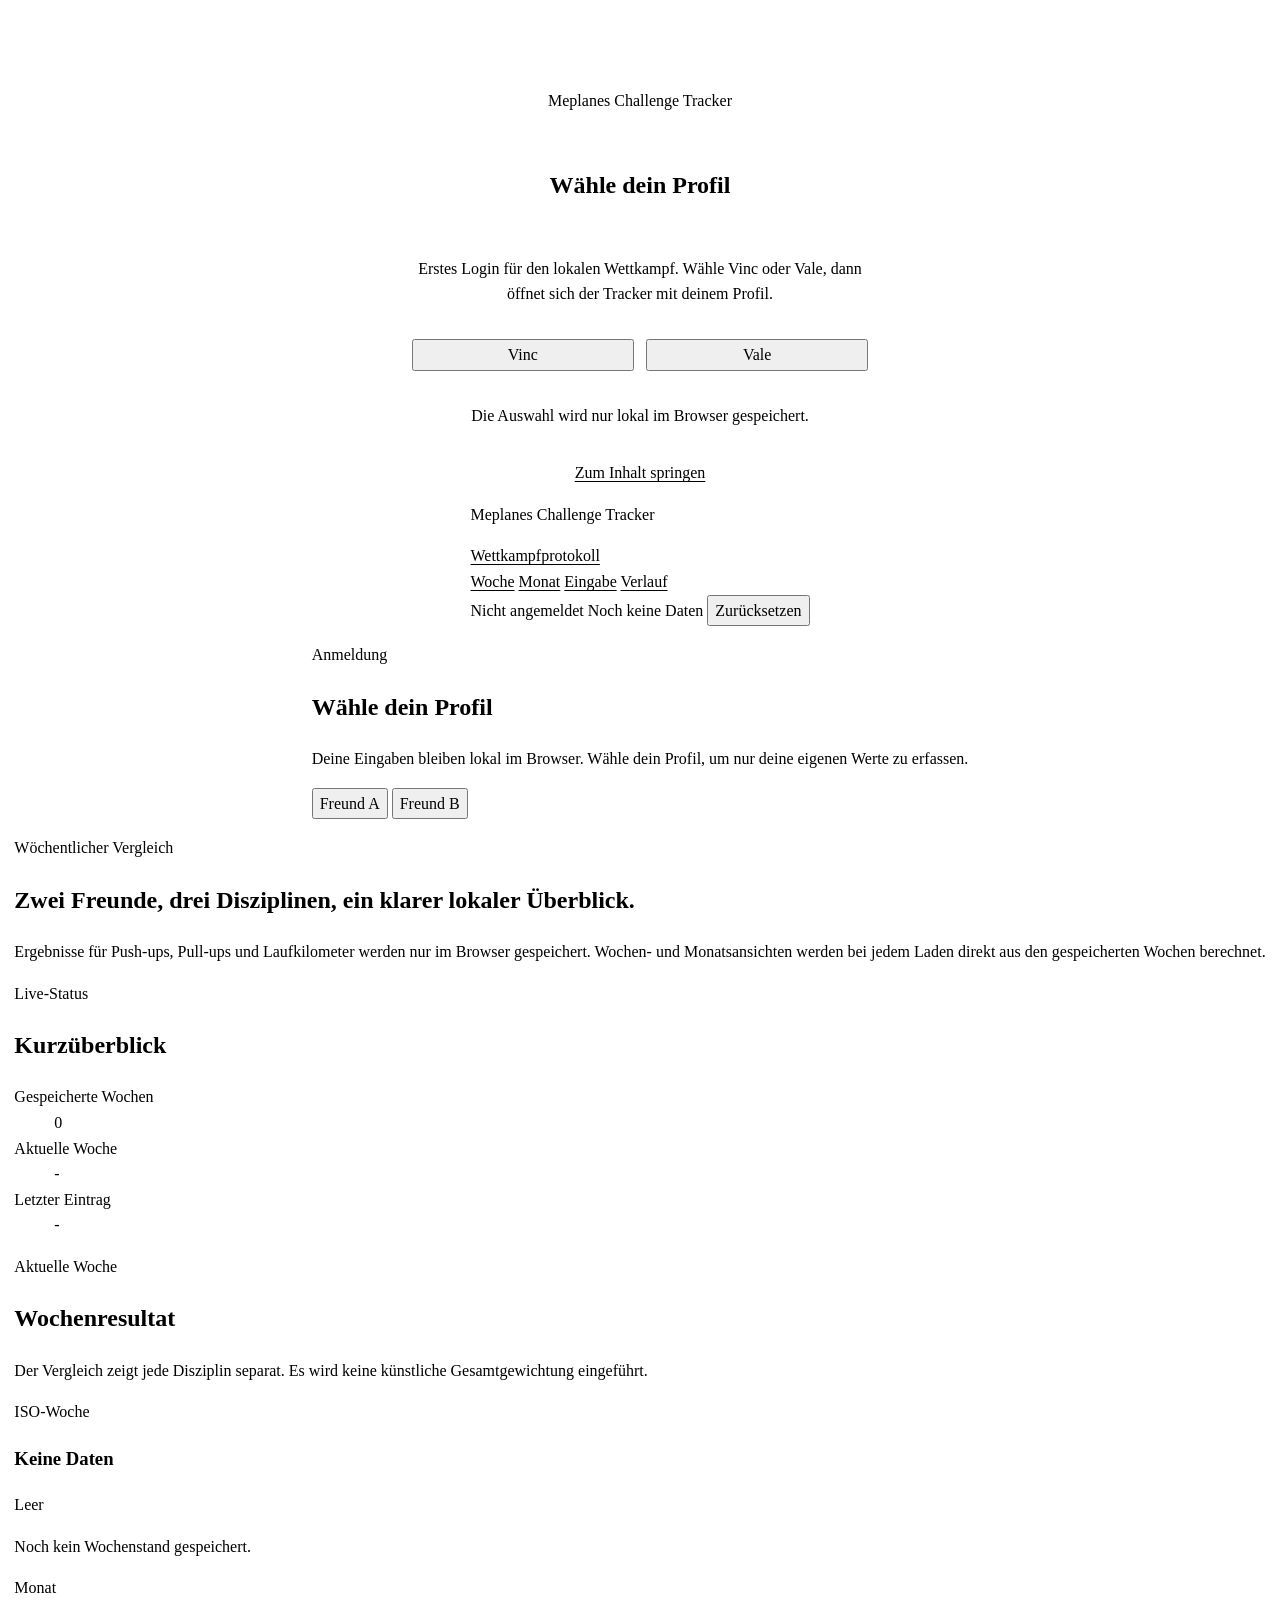
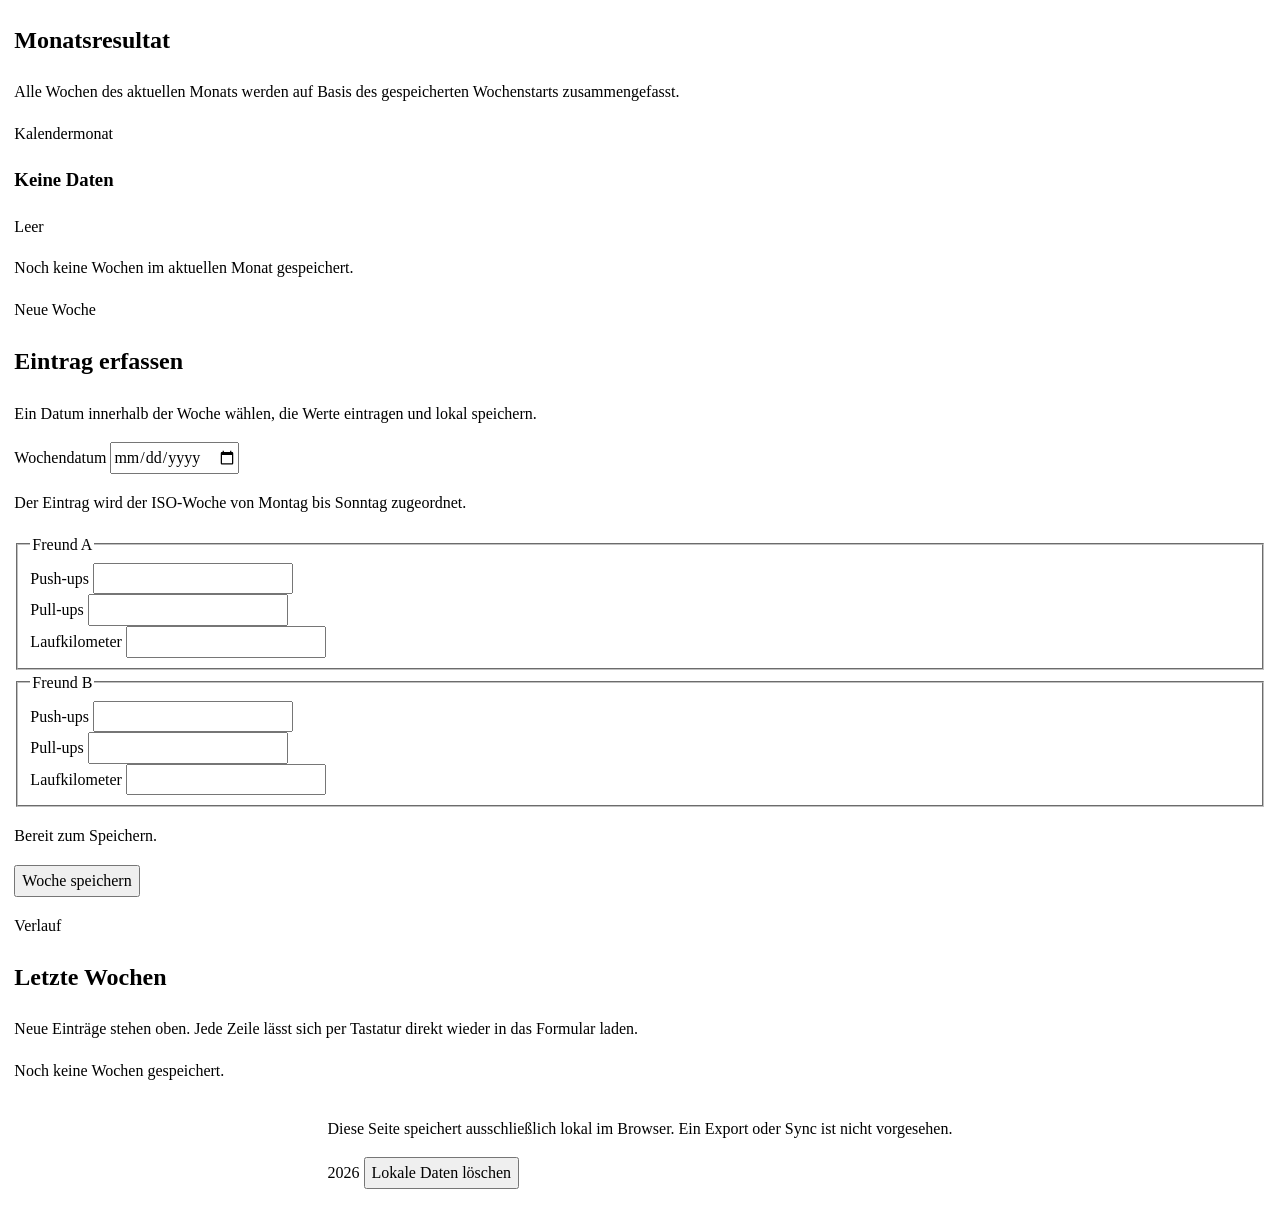
==== commit 49264779: "small changes" ====
--- a/index.html
+++ b/index.html
@@ -3,7 +3,6 @@
 <head>
   <meta charset="utf-8">
   <meta name="viewport" content="width=device-width, initial-scale=1">
-<<<<<<< HEAD
   <title>Challenge Tracker - Login</title>
   <meta name="description" content="Wähle dein Profil für den lokalen Challenge Tracker.">
   <link rel="stylesheet" href="style.css">
@@ -26,7 +25,6 @@
       <p class="card-note login-note">Die Auswahl wird nur lokal im Browser gespeichert.</p>
     </section>
   </main>
-=======
   <title>Challenge Tracker</title>
   <meta name="description" content="Lokaler Wochen- und Monatsvergleich für zwei Freunde mit Push-ups, Pull-ups und Laufkilometern.">
   <link rel="stylesheet" href="style.css">
@@ -231,6 +229,5 @@
       </div>
     </div>
   </footer>
->>>>>>> 770b5c6076b8b93a741a176beae8ea9465e7e68b
 </body>
 </html>
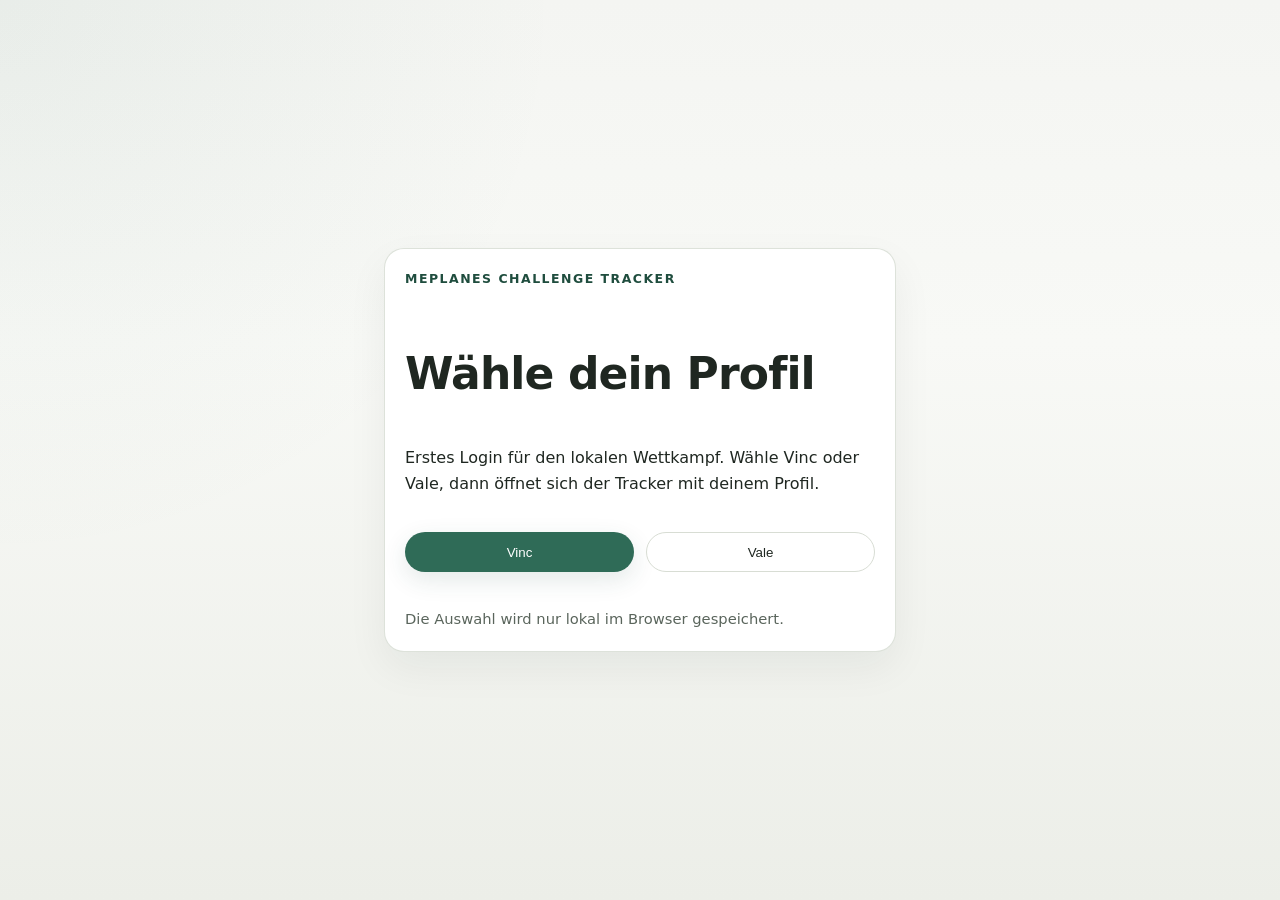
==== commit 090bdf89: "small changes" ====
--- a/index.html
+++ b/index.html
@@ -25,209 +25,5 @@
       <p class="card-note login-note">Die Auswahl wird nur lokal im Browser gespeichert.</p>
     </section>
   </main>
-  <title>Challenge Tracker</title>
-  <meta name="description" content="Lokaler Wochen- und Monatsvergleich für zwei Freunde mit Push-ups, Pull-ups und Laufkilometern.">
-  <link rel="stylesheet" href="style.css">
-  <script defer src="main.js"></script>
-</head>
-<body id="top">
-  <a class="skip-link" href="#content">Zum Inhalt springen</a>
-
-  <header class="site-header">
-    <div class="layout shell header-shell">
-      <div class="brand-lockup">
-        <p class="eyebrow">Meplanes Challenge Tracker</p>
-        <a class="brand" href="#top" aria-label="Zur Startansicht">Wettkampfprotokoll</a>
-      </div>
-
-      <nav class="header-nav" aria-label="Schnellnavigation">
-        <a href="#weekly">Woche</a>
-        <a href="#monthly">Monat</a>
-        <a href="#entry">Eingabe</a>
-        <a href="#history">Verlauf</a>
-      </nav>
-
-      <div class="header-actions">
-        <span class="status-pill" id="user-status" data-current-user aria-live="polite">Nicht angemeldet</span>
-        <span class="status-pill" id="storage-status" aria-live="polite">Noch keine Daten</span>
-        <button type="button" class="button button-ghost" data-reset-trigger>Zurücksetzen</button>
-      </div>
-    </div>
-  </header>
-
-  <section class="layout shell auth-card card" id="auth" aria-labelledby="auth-title" data-reveal>
-    <div class="auth-copy">
-      <p class="eyebrow">Anmeldung</p>
-      <h2 id="auth-title">Wähle dein Profil</h2>
-      <p class="card-note" data-auth-note>
-        Deine Eingaben bleiben lokal im Browser. Wähle dein Profil, um nur deine eigenen Werte zu erfassen.
-      </p>
-    </div>
-    <div class="auth-actions">
-      <button type="button" class="button button-primary" data-login-user="friend-a">Freund A</button>
-      <button type="button" class="button button-ghost" data-login-user="friend-b">Freund B</button>
-    </div>
-  </section>
-
-  <main id="content" class="layout shell" tabindex="-1">
-    <section id="hero" class="hero grid-12" aria-labelledby="hero-title" data-reveal>
-      <div class="hero-copy">
-        <p class="eyebrow">Wöchentlicher Vergleich</p>
-        <h1 id="hero-title">Zwei Freunde, drei Disziplinen, ein klarer lokaler Überblick.</h1>
-        <p class="hero-text">
-          Ergebnisse für Push-ups, Pull-ups und Laufkilometer werden nur im Browser gespeichert.
-          Wochen- und Monatsansichten werden bei jedem Laden direkt aus den gespeicherten Wochen berechnet.
-        </p>
-      </div>
-
-      <aside class="summary-card card" aria-labelledby="summary-title">
-        <div class="card-head">
-          <p class="eyebrow">Live-Status</p>
-          <h2 id="summary-title">Kurzüberblick</h2>
-        </div>
-        <dl class="summary-grid" id="summary-grid">
-          <div>
-            <dt>Gespeicherte Wochen</dt>
-            <dd data-summary="weeks-count">0</dd>
-          </div>
-          <div>
-            <dt>Aktuelle Woche</dt>
-            <dd data-summary="current-week">-</dd>
-          </div>
-          <div>
-            <dt>Letzter Eintrag</dt>
-            <dd data-summary="last-saved">-</dd>
-          </div>
-        </dl>
-      </aside>
-    </section>
-
-    <section id="weekly" class="panel grid-12" aria-labelledby="weekly-title" data-reveal>
-      <div class="section-head">
-        <p class="eyebrow">Aktuelle Woche</p>
-        <h2 id="weekly-title">Wochenresultat</h2>
-        <p>
-          Der Vergleich zeigt jede Disziplin separat. Es wird keine künstliche Gesamtgewichtung eingeführt.
-        </p>
-      </div>
-
-      <article class="card result-card" data-result-card="weekly">
-        <header class="card-head result-head">
-          <div>
-            <p class="eyebrow">ISO-Woche</p>
-            <h3 data-week-label>Keine Daten</h3>
-          </div>
-          <span class="status-pill" data-week-state>Leer</span>
-        </header>
-        <div class="comparison-grid" data-comparison="weekly"></div>
-        <p class="card-note" data-empty-note="weekly">Noch kein Wochenstand gespeichert.</p>
-      </article>
-    </section>
-
-    <section id="monthly" class="panel grid-12" aria-labelledby="monthly-title" data-reveal>
-      <div class="section-head">
-        <p class="eyebrow">Monat</p>
-        <h2 id="monthly-title">Monatsresultat</h2>
-        <p>Alle Wochen des aktuellen Monats werden auf Basis des gespeicherten Wochenstarts zusammengefasst.</p>
-      </div>
-
-      <article class="card result-card" data-result-card="monthly">
-        <header class="card-head result-head">
-          <div>
-            <p class="eyebrow">Kalendermonat</p>
-            <h3 data-month-label>Keine Daten</h3>
-          </div>
-          <span class="status-pill" data-month-state>Leer</span>
-        </header>
-        <div class="comparison-grid" data-comparison="monthly"></div>
-        <p class="card-note" data-empty-note="monthly">Noch keine Wochen im aktuellen Monat gespeichert.</p>
-      </article>
-    </section>
-
-    <section id="entry" class="panel grid-12" aria-labelledby="entry-title" data-reveal>
-      <div class="section-head">
-        <p class="eyebrow">Neue Woche</p>
-        <h2 id="entry-title">Eintrag erfassen</h2>
-        <p>Ein Datum innerhalb der Woche wählen, die Werte eintragen und lokal speichern.</p>
-      </div>
-
-      <form class="card entry-form" id="result-form" novalidate>
-        <input type="hidden" name="editingWeekKey" value="">
-
-        <div class="form-row form-row-wide">
-          <label for="weekDate">Wochendatum</label>
-          <input id="weekDate" name="weekDate" type="date" required>
-          <p class="field-hint">Der Eintrag wird der ISO-Woche von Montag bis Sonntag zugeordnet.</p>
-        </div>
-
-        <div class="competitor-grid">
-          <fieldset class="competitor-card" data-user-fieldset="friend-a">
-            <legend>Freund A</legend>
-            <div class="form-row">
-              <label for="friendA-pushUps">Push-ups</label>
-              <input id="friendA-pushUps" name="friendA-pushUps" type="number" min="0" step="1" required inputmode="numeric">
-            </div>
-            <div class="form-row">
-              <label for="friendA-pullUps">Pull-ups</label>
-              <input id="friendA-pullUps" name="friendA-pullUps" type="number" min="0" step="1" required inputmode="numeric">
-            </div>
-            <div class="form-row">
-              <label for="friendA-runKm">Laufkilometer</label>
-              <input id="friendA-runKm" name="friendA-runKm" type="number" min="0" step="0.1" required inputmode="decimal">
-            </div>
-          </fieldset>
-
-          <fieldset class="competitor-card" data-user-fieldset="friend-b">
-            <legend>Freund B</legend>
-            <div class="form-row">
-              <label for="friendB-pushUps">Push-ups</label>
-              <input id="friendB-pushUps" name="friendB-pushUps" type="number" min="0" step="1" required inputmode="numeric">
-            </div>
-            <div class="form-row">
-              <label for="friendB-pullUps">Pull-ups</label>
-              <input id="friendB-pullUps" name="friendB-pullUps" type="number" min="0" step="1" required inputmode="numeric">
-            </div>
-            <div class="form-row">
-              <label for="friendB-runKm">Laufkilometer</label>
-              <input id="friendB-runKm" name="friendB-runKm" type="number" min="0" step="0.1" required inputmode="decimal">
-            </div>
-          </fieldset>
-        </div>
-
-        <div class="form-actions">
-          <p class="form-status" id="form-status" role="status" aria-live="polite">Bereit zum Speichern.</p>
-          <div class="button-row">
-            <button type="button" class="button button-ghost" data-cancel-edit hidden>Abbrechen</button>
-            <button type="submit" class="button button-primary" data-submit-label>Woche speichern</button>
-          </div>
-        </div>
-      </form>
-    </section>
-
-    <section id="history" class="panel grid-12" aria-labelledby="history-title" data-reveal>
-      <div class="section-head">
-        <p class="eyebrow">Verlauf</p>
-        <h2 id="history-title">Letzte Wochen</h2>
-        <p>Neue Einträge stehen oben. Jede Zeile lässt sich per Tastatur direkt wieder in das Formular laden.</p>
-      </div>
-
-      <div class="card history-card">
-        <div class="history-list" data-history-list></div>
-        <p class="card-note" data-empty-history>Noch keine Wochen gespeichert.</p>
-      </div>
-    </section>
-  </main>
-
-  <footer class="site-footer">
-    <div class="layout shell footer-shell">
-      <p>
-        Diese Seite speichert ausschließlich lokal im Browser. Ein Export oder Sync ist nicht vorgesehen.
-      </p>
-      <div class="footer-actions">
-        <span id="year-slot">2026</span>
-        <button type="button" class="button button-ghost" data-reset-trigger>Lokale Daten löschen</button>
-      </div>
-    </div>
-  </footer>
 </body>
-</html>+</html>
--- a/style.css
+++ b/style.css
@@ -1,1097 +1,99 @@
-:root {
-  color-scheme: light;
-  --bg: #f4f5f2;
-  --bg-alt: #eceee8;
-  --surface: #ffffff;
-<<<<<<< HEAD
-  --surface-soft: rgba(255, 255, 255, 0.84);
-=======
-  --surface-soft: rgba(255, 255, 255, 0.8);
->>>>>>> 770b5c6076b8b93a741a176beae8ea9465e7e68b
-  --line: #d8ddd4;
-  --text: #1f2721;
-  --text-soft: #5a655c;
-  --accent: #2f6b57;
-  --accent-strong: #1f4d3e;
-  --accent-soft: rgba(47, 107, 87, 0.12);
-  --shadow: 0 16px 40px rgba(24, 34, 28, 0.08);
-  --shadow-soft: 0 10px 24px rgba(24, 34, 28, 0.06);
-  --radius-lg: 1.25rem;
-  --radius-md: 0.9rem;
-  --radius-sm: 0.7rem;
-  --space-1: 0.5rem;
-  --space-2: 0.75rem;
-  --space-3: 1rem;
-  --space-4: 1.25rem;
-  --space-5: 1.75rem;
-  --space-6: 2.5rem;
-  --space-7: 3.75rem;
-  --space-8: 5rem;
-  --max-width: 1120px;
-  --body-width: 62ch;
-  --z-header: 20;
+:root{
+  --bg:#f4f5f2;
+  --bg-alt:#eceee8;
+  --surface:#ffffff;
+  --surface-soft:rgba(255,255,255,0.92);
+  --line:#d8ddd4;
+  --text:#1f2721;
+  --text-soft:#5a655c;
+  --accent:#2f6b57;
+  --accent-strong:#1f4d3e;
+  --radius-lg:1.25rem;
+  --radius-md:0.9rem;
+  --radius-sm:0.6rem;
+  --space-1:0.5rem;--space-2:0.75rem;--space-3:1rem;--space-4:1.25rem;--space-5:1.75rem;--space-6:2.5rem;
+  --max-width:1120px;--body-width:62ch;--z-header:20;
 }
-
-<<<<<<< HEAD
-* { box-sizing: border-box; }
-
-html {
-  scroll-behavior: smooth;
-  font-size: 16px;
-=======
-* {
-  box-sizing: border-box;
+*{box-sizing:border-box}
+html{scroll-behavior:smooth;font-size:16px}
+body{margin:0;min-height:100dvh;background:radial-gradient(circle at top left, rgba(47,107,87,0.06), transparent 36%),linear-gradient(180deg,var(--bg),#f8f9f6 38%,var(--bg-alt));color:var(--text);font-family:ui-sans-serif,system-ui,-apple-system,BlinkMacSystemFont,"Segoe UI",sans-serif;line-height:1.6}
+img{max-width:100%;display:block}
+a{color:inherit}
+.login-shell{min-height:100dvh;display:grid;place-items:center;padding:2rem 0}
+.login-card{width:min(100%,32rem);display:grid;gap:var(--space-4)}
+.login-actions{display:grid;grid-template-columns:repeat(2,minmax(0,1fr));gap:0.75rem}
+.login-actions .button{width:100%}
+.layout{width:min(100% - 2rem,var(--max-width));margin-inline:auto}
+.shell{position:relative}
+.skip-link{position:absolute;left:1rem;top:0.5rem;z-index:calc(var(--z-header)+2);padding:0.65rem 0.9rem;border-radius:999px;background:var(--surface);border:1px solid var(--line);transform:translateY(-180%);transition:transform 180ms}
+.skip-link:focus{transform:none}
+.session-bar{display:flex;align-items:center;justify-content:space-between;gap:1rem;margin-top:1rem;margin-bottom:1.5rem;padding:0.85rem 0;border-bottom:1px solid rgba(216,221,212,0.4)}
+.session-brand{font-weight:700}
+.button{display:inline-grid;place-items:center;min-height:2.5rem;padding:0.5rem 0.9rem;border-radius:999px;border:1px solid transparent;background:transparent;color:var(--text);cursor:pointer}
+.button-primary{background:var(--accent);color:#fff;box-shadow:0 8px 24px rgba(31,77,62,0.12)}
+.button-ghost{background:var(--surface);border-color:var(--line)}
+.hero,.panel{margin-bottom:var(--space-6)}
+.grid-12{display:grid;grid-template-columns:repeat(12,minmax(0,1fr));gap:var(--space-4)}
+.hero-copy{grid-column:span 7;max-width:var(--body-width)}
+.eyebrow{margin:0 0 0.25rem;color:var(--accent-strong);font-weight:700;font-size:0.78rem;letter-spacing:0.12em;text-transform:uppercase}
+h1{margin-bottom:0.75rem;font-size:clamp(2rem,5vw,2.75rem);line-height:1.08;letter-spacing:-0.02em}
+.card{padding:var(--space-4);border:1px solid rgba(216,221,212,0.85);border-radius:var(--radius-lg);background:var(--surface);box-shadow:0 16px 40px rgba(24,34,28,0.06)}
+.card-head{display:grid;gap:0.5rem;margin-bottom:var(--space-3)}
+.section-head{grid-column:span 4;padding-top:0.35rem;max-width:var(--body-width)}
+.summary-card{grid-column:span 7;margin-left:auto}
+.result-card,.entry-form,.history-card{grid-column:span 8}
+.result-head{display:grid;grid-template-columns:minmax(0,1fr) auto;align-items:start}
+.summary-grid{display:grid;grid-template-columns:repeat(3,minmax(0,1fr));gap:1rem;margin:0}
+.summary-grid>div{padding:0.85rem;border:1px solid rgba(216,221,212,0.6);border-radius:0.65rem;background:linear-gradient(180deg,rgba(47,107,87,0.04),rgba(47,107,87,0.01))}
+.summary-grid dt{margin-bottom:0.25rem;font-size:0.78rem;color:var(--text-soft);text-transform:uppercase;letter-spacing:0.05em;font-weight:600}
+.summary-grid dd{margin:0;font-weight:600;font-size:1.05rem;color:var(--accent-strong)}
+.comparison-grid{display:grid;gap:0.75rem}
+.comparison-row{display:grid;grid-template-columns:minmax(0,1.1fr) repeat(3,minmax(0,0.95fr)) minmax(5rem,0.8fr);gap:0.65rem;align-items:center;padding:0.9rem 1rem;border-radius:var(--radius-md);background:var(--bg)}
+.comparison-row .row-label{font-weight:700}
+.comparison-row .metric{display:grid;gap:0.15rem;text-align:center}
+.comparison-row .metric span:first-child,.comparison-row .leader{color:var(--text-soft);font-size:0.78rem}
+.comparison-row .metric strong{font-size:1rem}
+.comparison-row .leader{text-align:right;font-weight:700;color:var(--accent-strong)}
+.card-note{margin-bottom:0;font-size:0.92rem;color:var(--text-soft)}
+.entry-form{display:grid;gap:var(--space-4)}
+.form-row{display:grid;gap:0.45rem}
+.form-row-wide{max-width:24rem}
+label,legend{font-weight:700}
+input{width:100%;min-height:3rem;padding:0.65rem 0.8rem;border-radius:var(--radius-sm);border:1px solid var(--line);background:#fff;color:var(--text)}
+input::placeholder{color:#8a948b}
+fieldset{margin:0;padding:0;border:0}
+legend{margin-bottom:var(--space-3);font-size:1.05rem}
+.competitor-grid{display:grid;grid-template-columns:1fr;gap:var(--space-3)}
+.competitor-card{padding:var(--space-4);max-width:760px;border-radius:calc(var(--radius-lg) + 0.2rem);background:linear-gradient(180deg,rgba(255,255,255,0.97),rgba(255,255,255,0.94))}
+.competitor-card .form-row + .form-row{margin-top:0.9rem}
+.field-hint{margin-bottom:0;font-size:0.88rem;color:var(--text-soft)}
+/* discipline tiles */
+.discipline-tiles{display:grid;grid-template-columns:repeat(3,1fr);gap:var(--space-2);align-items:start}
+.discipline-tiles .form-row{padding:calc(var(--space-2) + 0.25rem);background:linear-gradient(180deg,rgba(250,250,250,0.9),rgba(255,255,255,0.98));border-radius:var(--radius-sm);border:1px solid var(--line);text-align:center}
+.discipline-tiles label{display:block;margin-bottom:0.35rem;color:var(--text-soft);font-weight:700}
+.discipline-tiles input{min-height:2.4rem}
+.form-actions{display:grid;grid-template-columns:minmax(0,1fr) auto;gap:var(--space-3);align-items:center}
+.form-status{margin:0;color:var(--text-soft)}
+.button-row{display:grid;grid-auto-flow:column;gap:0.75rem}
+.history-list{display:grid;gap:0.75rem}
+.history-item{display:grid;grid-template-columns:minmax(0,1.5fr) minmax(0,2fr) auto;gap:0.85rem;padding:0.9rem 1rem;border-radius:var(--radius-md);border:1px solid var(--line);background:var(--bg)}
+.history-main{display:grid;gap:0.35rem}
+.history-main strong{font-size:1rem}
+.history-meta,.history-discipline{color:var(--text-soft);font-size:0.88rem}
+.history-actions{display:grid;align-content:start}
+.history-actions .button{min-width:6rem}
+.empty-message{display:none;padding:0.9rem 1rem;border-radius:var(--radius-md);border:1px dashed var(--line);color:var(--text-soft);background:rgba(47,107,87,0.04)}
+@media (max-width:820px){
+  .grid-12,.competitor-grid,.history-item,.form-actions{grid-template-columns:1fr}
+  .hero-copy,.summary-card,.section-head,.result-card,.entry-form,.history-card{grid-column:1 / -1}
+  .summary-grid{grid-template-columns:1fr}
+  .comparison-row{grid-template-columns:1fr 1fr;gap:0.5rem}
+  .comparison-row .leader{grid-column:1 / -1;text-align:left}
 }
-
-html {
-  scroll-behavior: smooth;
->>>>>>> 770b5c6076b8b93a741a176beae8ea9465e7e68b
+@media (max-width:680px){
+  .discipline-tiles{grid-template-columns:1fr}
+  .login-actions{grid-template-columns:1fr}
 }
-
-body {
-  margin: 0;
-  min-height: 100dvh;
-  background:
-    radial-gradient(circle at top left, rgba(47, 107, 87, 0.08), transparent 36%),
-    linear-gradient(180deg, var(--bg), #f8f9f6 38%, var(--bg-alt));
-  color: var(--text);
-<<<<<<< HEAD
-  font-family: Inter, ui-sans-serif, system-ui, -apple-system, BlinkMacSystemFont, "Segoe UI", sans-serif;
-  line-height: 1.6;
-}
-
-a { color: inherit; text-decoration-thickness: 0.08em; text-underline-offset: 0.18em; }
-button, input, select, textarea { font: inherit; }
-img { max-width: 100%; display: block; }
-=======
-  font-family: ui-sans-serif, system-ui, -apple-system, BlinkMacSystemFont, "Segoe UI", sans-serif;
-  line-height: 1.6;
-}
-
-img {
-  max-width: 100%;
-  display: block;
-}
-
-a {
-  color: inherit;
-  text-decoration-thickness: 0.08em;
-  text-underline-offset: 0.18em;
-}
-
-button,
-input,
-select,
-textarea {
-  font: inherit;
-}
->>>>>>> 770b5c6076b8b93a741a176beae8ea9465e7e68b
-
-.layout {
-  width: min(100% - 2rem, var(--max-width));
-  margin-inline: auto;
-}
-
-<<<<<<< HEAD
-.shell { position: relative; }
-=======
-.shell {
-  position: relative;
-}
->>>>>>> 770b5c6076b8b93a741a176beae8ea9465e7e68b
-
-.skip-link {
-  position: absolute;
-  left: 1rem;
-  top: 0.5rem;
-  z-index: calc(var(--z-header) + 2);
-  padding: 0.75rem 1rem;
-  border-radius: 999px;
-  background: var(--surface);
-  border: 1px solid var(--line);
-  transform: translateY(-180%);
-  transition: transform 180ms ease;
-}
-
-<<<<<<< HEAD
-.skip-link:focus { transform: translateY(0); }
-
-.login-page {
-  display: grid;
-  place-items: center;
-  padding: 2rem 0;
-}
-
-.login-shell { width: min(100% - 2rem, 520px); }
-
-.login-card {
-  display: grid;
-  gap: 1rem;
-  padding: 2rem;
-  text-align: center;
-}
-
-.login-actions {
-  display: grid;
-  grid-template-columns: repeat(2, minmax(0, 1fr));
-  gap: 0.8rem;
-}
-
-.login-note { margin-bottom: 0; }
-
-.session-bar {
-  display: flex;
-  align-items: center;
-  justify-content: space-between;
-  gap: 1rem;
-  margin-top: 1rem;
-  margin-bottom: 1.5rem;
-  padding: 0.8rem 0.2rem;
-  border-bottom: 1px solid rgba(216, 221, 212, 0.7);
-}
-
-.session-brand {
-  color: var(--text);
-  font-size: 1.15rem;
-  font-weight: 700;
-  letter-spacing: -0.02em;
-}
-
-.session-actions {
-  display: flex;
-  align-items: center;
-  gap: 0.75rem;
-=======
-.skip-link:focus {
-  transform: translateY(0);
->>>>>>> 770b5c6076b8b93a741a176beae8ea9465e7e68b
-}
-
-.site-header {
-  position: sticky;
-  top: 0;
-  z-index: var(--z-header);
-<<<<<<< HEAD
-  padding: 0.75rem 0 1rem;
-  border-bottom: 1px solid rgba(216, 221, 212, 0.55);
-  background:
-    linear-gradient(180deg, rgba(246, 247, 244, 0.98), rgba(246, 247, 244, 0.88)),
-    radial-gradient(circle at top right, rgba(47, 107, 87, 0.14), transparent 42%);
-  backdrop-filter: blur(16px);
-=======
-  border-bottom: 1px solid rgba(216, 221, 212, 0.72);
-  background: rgba(244, 245, 242, 0.88);
-  backdrop-filter: blur(14px);
->>>>>>> 770b5c6076b8b93a741a176beae8ea9465e7e68b
-}
-
-.header-shell,
-.footer-shell {
-  display: grid;
-  grid-template-columns: repeat(12, minmax(0, 1fr));
-  gap: var(--space-4);
-  align-items: center;
-  padding-block: var(--space-3);
-}
-
-<<<<<<< HEAD
-.header-shell {
-  padding: 0.9rem 1rem;
-  border: 1px solid rgba(216, 221, 212, 0.78);
-  border-radius: 1.35rem;
-  background: rgba(255, 255, 255, 0.82);
-  box-shadow: 0 18px 44px rgba(24, 34, 28, 0.08);
-}
-
-.brand-lockup {
-  grid-column: span 4;
-  display: grid;
-  gap: 0.25rem;
-}
-
-.brand-lockup .eyebrow { color: var(--accent); }
-.brand-lockup .brand {
-  display: inline-flex;
-  align-items: center;
-  gap: 0.65rem;
-  width: fit-content;
-  text-decoration: none;
-}
-.brand-lockup .brand::before {
-  content: '';
-  width: 0.85rem;
-  height: 0.85rem;
-  border-radius: 999px;
-  background: linear-gradient(180deg, var(--accent), var(--accent-strong));
-  box-shadow: 0 0 0 0.35rem rgba(47, 107, 87, 0.1);
-=======
-.brand-lockup {
-  grid-column: span 4;
->>>>>>> 770b5c6076b8b93a741a176beae8ea9465e7e68b
-}
-
-.eyebrow {
-  margin: 0 0 0.25rem;
-  color: var(--accent-strong);
-  font-size: 0.78rem;
-  font-weight: 700;
-  letter-spacing: 0.12em;
-  text-transform: uppercase;
-}
-
-<<<<<<< HEAD
-.brand { font-size: 1.05rem; font-weight: 700; }
-=======
-.brand {
-  font-size: 1.05rem;
-  font-weight: 700;
-  text-decoration: none;
-}
->>>>>>> 770b5c6076b8b93a741a176beae8ea9465e7e68b
-
-.header-nav {
-  grid-column: span 5;
-  display: grid;
-  grid-auto-flow: column;
-  justify-content: start;
-  gap: 1rem;
-<<<<<<< HEAD
-  color: var(--text);
-  font-size: 0.95rem;
-}
-
-.header-nav a {
-  padding: 0.5rem 0.75rem;
-  border-radius: 999px;
-  background: rgba(47, 107, 87, 0.06);
-  border: 1px solid transparent;
-  text-decoration: none;
-}
-
-.header-nav a:hover,
-.header-nav a:focus-visible {
-  background: rgba(47, 107, 87, 0.11);
-  border-color: rgba(47, 107, 87, 0.18);
-}
-
-=======
-  color: var(--text-soft);
-  font-size: 0.95rem;
-}
-
->>>>>>> 770b5c6076b8b93a741a176beae8ea9465e7e68b
-.header-actions {
-  grid-column: span 3;
-  display: grid;
-  grid-auto-flow: column;
-  justify-content: end;
-  gap: 0.75rem;
-  align-items: center;
-}
-
-<<<<<<< HEAD
-.header-actions .status-pill { max-width: 12rem; }
-
-=======
->>>>>>> 770b5c6076b8b93a741a176beae8ea9465e7e68b
-.status-pill {
-  display: inline-flex;
-  align-items: center;
-  justify-content: center;
-  min-height: 2.25rem;
-  padding: 0.45rem 0.8rem;
-  border-radius: 999px;
-  border: 1px solid var(--line);
-  background: var(--surface-soft);
-  color: var(--text-soft);
-  font-size: 0.88rem;
-  white-space: nowrap;
-}
-
-.button {
-  display: inline-grid;
-  place-items: center;
-  min-height: 2.5rem;
-  padding: 0.65rem 1rem;
-  border-radius: 999px;
-  border: 1px solid transparent;
-  background: transparent;
-  color: var(--text);
-  cursor: pointer;
-  text-decoration: none;
-  transition: transform 180ms ease, background-color 180ms ease, border-color 180ms ease;
-}
-
-<<<<<<< HEAD
-.button:hover { transform: translateY(-1px); }
-=======
-.button:hover {
-  transform: translateY(-1px);
-}
->>>>>>> 770b5c6076b8b93a741a176beae8ea9465e7e68b
-
-.button:focus-visible,
-.header-nav a:focus-visible,
-.brand:focus-visible,
-.skip-link:focus-visible,
-input:focus-visible,
-button:focus-visible,
-textarea:focus-visible,
-select:focus-visible {
-  outline: 2px solid var(--accent);
-  outline-offset: 2px;
-}
-
-.button-primary {
-<<<<<<< HEAD
-  background: linear-gradient(180deg, var(--accent), var(--accent-strong));
-=======
-  background: var(--accent);
->>>>>>> 770b5c6076b8b93a741a176beae8ea9465e7e68b
-  color: #fff;
-  box-shadow: var(--shadow-soft);
-}
-
-.button-ghost {
-  border-color: var(--line);
-  background: var(--surface);
-}
-
-<<<<<<< HEAD
-.hero,
-.panel { margin-bottom: var(--space-8); }
-=======
-main.layout {
-  padding-block: var(--space-8);
-}
->>>>>>> 770b5c6076b8b93a741a176beae8ea9465e7e68b
-
-.grid-12 {
-  display: grid;
-  grid-template-columns: repeat(12, minmax(0, 1fr));
-  gap: var(--space-4);
-}
-
-<<<<<<< HEAD
-main.layout { padding-block: var(--space-8); }
-
-.hero-copy { grid-column: span 7; max-width: var(--body-width); }
-
-h1, h2, h3, p { margin-top: 0; }
-=======
-.hero,
-.panel {
-  margin-bottom: var(--space-8);
-}
-
-.hero-copy {
-  grid-column: span 7;
-  max-width: var(--body-width);
-}
-
-h1,
-h2,
-h3,
-p {
-  margin-top: 0;
-}
->>>>>>> 770b5c6076b8b93a741a176beae8ea9465e7e68b
-
-h1 {
-  margin-bottom: 1rem;
-  font-size: clamp(2.25rem, 5vw, 4rem);
-  line-height: 1.06;
-  letter-spacing: -0.04em;
-}
-
-h2 {
-  margin-bottom: 0.5rem;
-  font-size: clamp(1.5rem, 3vw, 2rem);
-  line-height: 1.15;
-  letter-spacing: -0.03em;
-}
-
-<<<<<<< HEAD
-h3 { font-size: 1.15rem; line-height: 1.2; }
-=======
-h3 {
-  font-size: 1.15rem;
-  line-height: 1.2;
-}
->>>>>>> 770b5c6076b8b93a741a176beae8ea9465e7e68b
-
-.hero-text,
-.section-head p,
-.card-note,
-.field-hint,
-<<<<<<< HEAD
-.footer-shell p,
-.login-note { color: var(--text-soft); }
-
-.hero-text { max-width: var(--body-width); font-size: 1rem; }
-
-.summary-card { grid-column: span 5; }
-=======
-.footer-shell p {
-  color: var(--text-soft);
-}
-
-.hero-text {
-  max-width: var(--body-width);
-  font-size: 1rem;
-}
-
-.summary-card {
-  grid-column: span 5;
-}
->>>>>>> 770b5c6076b8b93a741a176beae8ea9465e7e68b
-
-.card,
-.competitor-card,
-.history-card {
-  border: 1px solid rgba(216, 221, 212, 0.85);
-  border-radius: var(--radius-lg);
-  background: var(--surface);
-  box-shadow: var(--shadow);
-}
-
-<<<<<<< HEAD
-.card { padding: var(--space-4); }
-=======
-.card {
-  padding: var(--space-4);
-}
->>>>>>> 770b5c6076b8b93a741a176beae8ea9465e7e68b
-
-.card-head {
-  display: grid;
-  gap: 0.35rem;
-  margin-bottom: var(--space-3);
-}
-
-.summary-grid {
-  display: grid;
-  gap: 1rem;
-  margin: 0;
-}
-
-.summary-grid div {
-  padding: 0.95rem 1rem;
-  border-radius: var(--radius-md);
-  background: linear-gradient(180deg, rgba(47, 107, 87, 0.05), rgba(47, 107, 87, 0.02));
-  border: 1px solid rgba(47, 107, 87, 0.12);
-}
-
-<<<<<<< HEAD
-.summary-grid dt { margin-bottom: 0.25rem; color: var(--text-soft); font-size: 0.86rem; }
-.summary-grid dd { margin: 0; font-size: 1.1rem; font-weight: 700; }
-
-.section-head { grid-column: span 4; padding-top: 0.35rem; max-width: var(--body-width); }
-.result-card, .entry-form, .history-card { grid-column: span 8; }
-
-.result-head {
-  display: grid;
-=======
-.summary-grid dt {
-  margin-bottom: 0.25rem;
-  color: var(--text-soft);
-  font-size: 0.86rem;
-}
-
-.summary-grid dd {
-  margin: 0;
-  font-size: 1.1rem;
-  font-weight: 700;
-}
-
-.section-head {
-  grid-column: span 4;
-  padding-top: 0.35rem;
-  max-width: var(--body-width);
-}
-
-.result-card,
-.entry-form,
-.history-card {
-  grid-column: span 8;
-}
-
-.result-head {
->>>>>>> 770b5c6076b8b93a741a176beae8ea9465e7e68b
-  grid-template-columns: minmax(0, 1fr) auto;
-  align-items: start;
-}
-
-<<<<<<< HEAD
-.comparison-grid { display: grid; gap: 0.75rem; }
-=======
-.comparison-grid {
-  display: grid;
-  gap: 0.75rem;
-}
->>>>>>> 770b5c6076b8b93a741a176beae8ea9465e7e68b
-
-.comparison-row {
-  display: grid;
-  grid-template-columns: minmax(0, 1.1fr) repeat(3, minmax(0, 0.95fr)) minmax(5rem, 0.8fr);
-  gap: 0.65rem;
-  align-items: center;
-  padding: 0.9rem 1rem;
-  border-radius: var(--radius-md);
-  background: var(--bg);
-}
-
-<<<<<<< HEAD
-.comparison-row .row-label { font-weight: 700; }
-=======
-.comparison-row .row-label {
-  font-weight: 700;
-}
->>>>>>> 770b5c6076b8b93a741a176beae8ea9465e7e68b
-
-.comparison-row .metric {
-  display: grid;
-  gap: 0.15rem;
-  text-align: center;
-}
-
-<<<<<<< HEAD
-.comparison-row .metric small,
-=======
->>>>>>> 770b5c6076b8b93a741a176beae8ea9465e7e68b
-.comparison-row .metric span:first-child,
-.comparison-row .leader {
-  color: var(--text-soft);
-  font-size: 0.78rem;
-}
-
-<<<<<<< HEAD
-.comparison-row .metric strong { font-size: 1rem; }
-=======
-.comparison-row .metric strong {
-  font-size: 1rem;
-}
->>>>>>> 770b5c6076b8b93a741a176beae8ea9465e7e68b
-
-.comparison-row .leader {
-  text-align: right;
-  font-weight: 700;
-  color: var(--accent-strong);
-}
-
-<<<<<<< HEAD
-=======
-.card-note {
-  margin-bottom: 0;
-  font-size: 0.92rem;
-}
-
->>>>>>> 770b5c6076b8b93a741a176beae8ea9465e7e68b
-.entry-form {
-  display: grid;
-  gap: var(--space-4);
-}
-
-<<<<<<< HEAD
-.form-row { display: grid; gap: 0.45rem; }
-.form-row-wide { max-width: 24rem; }
-
-label, legend { font-weight: 700; }
-=======
-.form-row {
-  display: grid;
-  gap: 0.45rem;
-}
-
-.form-row-wide {
-  max-width: 24rem;
-}
-
-label,
-legend {
-  font-weight: 700;
-}
->>>>>>> 770b5c6076b8b93a741a176beae8ea9465e7e68b
-
-input {
-  width: 100%;
-  min-height: 3rem;
-  padding: 0.75rem 0.9rem;
-  border-radius: var(--radius-sm);
-  border: 1px solid var(--line);
-  background: #fff;
-  color: var(--text);
-}
-
-<<<<<<< HEAD
-input::placeholder { color: #8a948b; }
-
-fieldset { margin: 0; padding: 0; border: 0; }
-legend { margin-bottom: var(--space-3); font-size: 1.05rem; }
-
-
-.competitor-grid {
-  display: grid;
-  grid-template-columns: 1fr;
-  gap: var(--space-3);
-}
-
-.competitor-card { padding: var(--space-4); }
-
-.competitor-card {
-  max-width: 760px;
-  border-radius: calc(var(--radius-lg) + 0.2rem);
-  background: linear-gradient(180deg, rgba(255, 255, 255, 0.97), rgba(255, 255, 255, 0.9));
-}
-
-.competitor-card .form-row {
-  max-width: 360px;
-}
-
-.competitor-card[disabled] { background: linear-gradient(180deg, rgba(47, 107, 87, 0.03), rgba(47, 107, 87, 0.01)); }
-.competitor-card[disabled] input { background: rgba(255, 255, 255, 0.72); color: var(--text-soft); }
-.entry-form.is-locked { border-color: rgba(47, 107, 87, 0.2); box-shadow: 0 10px 24px rgba(24, 34, 28, 0.05); }
-
-.competitor-card .form-row + .form-row { margin-top: 0.9rem; }
-
-.field-hint { margin-bottom: 0; font-size: 0.88rem; }
-=======
-input::placeholder {
-  color: #8a948b;
-}
-
-fieldset {
-  margin: 0;
-  padding: 0;
-  border: 0;
-}
-
-legend {
-  margin-bottom: var(--space-3);
-  font-size: 1.05rem;
-}
-
-.competitor-grid {
-  display: grid;
-  grid-template-columns: repeat(2, minmax(0, 1fr));
-  gap: var(--space-3);
-}
-
-.competitor-card {
-  padding: var(--space-4);
-}
-
-.competitor-card .form-row + .form-row {
-  margin-top: 0.9rem;
-}
-
-.field-hint {
-  margin-bottom: 0;
-  font-size: 0.88rem;
-}
->>>>>>> 770b5c6076b8b93a741a176beae8ea9465e7e68b
-
-.form-actions {
-  display: grid;
-  grid-template-columns: minmax(0, 1fr) auto;
-  gap: var(--space-3);
-  align-items: center;
-}
-
-<<<<<<< HEAD
-.form-status { margin: 0; color: var(--text-soft); }
-
-.button-row { display: grid; grid-auto-flow: column; gap: 0.75rem; }
-
-.history-card { display: grid; gap: var(--space-3); }
-.history-list { display: grid; gap: 0.75rem; }
-=======
-.form-status {
-  margin: 0;
-  color: var(--text-soft);
-}
-
-.button-row {
-  display: grid;
-  grid-auto-flow: column;
-  gap: 0.75rem;
-}
-
-.history-card {
-  display: grid;
-  gap: var(--space-3);
-}
-
-.history-list {
-  display: grid;
-  gap: 0.75rem;
-}
->>>>>>> 770b5c6076b8b93a741a176beae8ea9465e7e68b
-
-.history-item {
-  display: grid;
-  grid-template-columns: minmax(0, 1.5fr) minmax(0, 2fr) auto;
-  gap: 0.85rem;
-  padding: 0.9rem 1rem;
-  border-radius: var(--radius-md);
-  border: 1px solid var(--line);
-  background: var(--bg);
-}
-
-<<<<<<< HEAD
-.history-main { display: grid; gap: 0.35rem; }
-.history-main strong { font-size: 1rem; }
-
-.history-meta,
-.history-discipline { color: var(--text-soft); font-size: 0.88rem; }
-
-.history-discipline { display: grid; gap: 0.2rem; }
-.history-actions { display: grid; align-content: start; }
-.history-actions .button { min-width: 6rem; }
-=======
-.history-main {
-  display: grid;
-  gap: 0.35rem;
-}
-
-.history-main strong {
-  font-size: 1rem;
-}
-
-.history-meta,
-.history-discipline {
-  color: var(--text-soft);
-  font-size: 0.88rem;
-}
-
-.history-discipline {
-  display: grid;
-  gap: 0.2rem;
-}
-
-.history-actions {
-  display: grid;
-  align-content: start;
-}
-
-.history-actions .button {
-  min-width: 6rem;
-}
-
-.site-footer {
-  border-top: 1px solid rgba(216, 221, 212, 0.72);
-  background: rgba(255, 255, 255, 0.45);
-}
-
-.footer-shell {
-  padding-block: var(--space-4);
-}
-
-.footer-actions {
-  grid-column: span 4;
-  display: grid;
-  grid-auto-flow: column;
-  justify-content: end;
-  gap: 0.75rem;
-  align-items: center;
-}
->>>>>>> 770b5c6076b8b93a741a176beae8ea9465e7e68b
-
-[data-reveal] {
-  opacity: 0;
-  transform: translateY(8px);
-  transition: opacity 320ms ease, transform 320ms ease;
-}
-
-<<<<<<< HEAD
-[data-reveal].is-visible { opacity: 1; transform: translateY(0); }
-[hidden] { display: none !important; }
-
-.is-empty .comparison-grid,
-.is-empty .history-list { display: none; }
-
-.is-empty .card-note,
-.is-empty .empty-message { display: block; }
-=======
-[data-reveal].is-visible {
-  opacity: 1;
-  transform: translateY(0);
-}
-
-[hidden] {
-  display: none !important;
-}
-
-.is-empty .comparison-grid,
-.is-empty .history-list {
-  display: none;
-}
-
-.is-empty .card-note,
-.is-empty .empty-message {
-  display: block;
-}
->>>>>>> 770b5c6076b8b93a741a176beae8ea9465e7e68b
-
-.empty-message {
-  display: none;
-  padding: 0.9rem 1rem;
-  border-radius: var(--radius-md);
-  border: 1px dashed var(--line);
-  color: var(--text-soft);
-  background: rgba(47, 107, 87, 0.04);
-}
-
-@media (max-width: 820px) {
-<<<<<<< HEAD
-  .login-actions { grid-template-columns: 1fr; }
-
-  .session-bar {
-    display: grid;
-    justify-content: start;
-  }
-
-  .session-actions { flex-direction: column; align-items: flex-start; }
-
-  .grid-12,
-  .competitor-grid,
-  .history-item,
-  .form-actions,
-  .header-shell,
-  .footer-shell {
-    grid-template-columns: 1fr;
-  }
-
-=======
-  .header-shell,
-  .footer-shell,
-  .grid-12,
-  .competitor-grid,
-  .history-item,
-  .form-actions {
-    grid-template-columns: 1fr;
-  }
-
-  .brand-lockup,
-  .header-nav,
-  .header-actions,
->>>>>>> 770b5c6076b8b93a741a176beae8ea9465e7e68b
-  .hero-copy,
-  .summary-card,
-  .section-head,
-  .result-card,
-  .entry-form,
-  .history-card,
-<<<<<<< HEAD
-  .footer-actions,
-  .brand-lockup,
-  .header-nav,
-  .header-actions {
-=======
-  .footer-actions {
->>>>>>> 770b5c6076b8b93a741a176beae8ea9465e7e68b
-    grid-column: 1 / -1;
-  }
-
-  .header-nav {
-    grid-auto-flow: row;
-    gap: 0.5rem;
-  }
-
-  .header-actions,
-  .footer-actions,
-<<<<<<< HEAD
-  .button-row { grid-auto-flow: row; justify-content: start; }
-=======
-  .button-row {
-    justify-content: start;
-    grid-auto-flow: row;
-  }
->>>>>>> 770b5c6076b8b93a741a176beae8ea9465e7e68b
-
-  .comparison-row {
-    grid-template-columns: 1fr 1fr;
-    gap: 0.5rem;
-  }
-
-  .comparison-row .metric,
-<<<<<<< HEAD
-  .comparison-row .leader { text-align: left; }
-
-  .comparison-row .leader { grid-column: 1 / -1; }
-
-  .history-item { gap: 0.65rem; }
-}
-
-@media (prefers-reduced-motion: reduce) {
-  html { scroll-behavior: auto; }
-=======
-  .comparison-row .leader {
-    text-align: left;
-  }
-
-  .comparison-row .leader {
-    grid-column: 1 / -1;
-  }
-
-  .history-item {
-    gap: 0.65rem;
-  }
-}
-
-@media (prefers-reduced-motion: reduce) {
-  html {
-    scroll-behavior: auto;
-  }
->>>>>>> 770b5c6076b8b93a741a176beae8ea9465e7e68b
-
-  *,
-  *::before,
-  *::after {
-    animation-duration: 0.01ms !important;
-    animation-iteration-count: 1 !important;
-    transition-duration: 0.01ms !important;
-    scroll-behavior: auto !important;
-  }
-
-  [data-reveal] {
-    opacity: 1;
-    transform: none;
-  }
-<<<<<<< HEAD
-=======
-}
-
-/* -- Design agent suggested tweaks: spacing, buttons, contrast, focus -- */
-
-/* spacing: consistent section/card rhythm */
-.hero,
-.panel {
-  padding-block: var(--space-6);
-}
-
-.section-head {
-  padding-bottom: var(--space-4);
-}
-
-.card {
-  padding: calc(var(--space-4) + 0.5rem);
-}
-
-/* typography: readable baseline + higher contrast for small copy */
-html { font-size: 16px; }
-
-.hero-text,
-.section-head p,
-.card-note,
-.field-hint,
-.footer-shell p {
-  color: rgba(31, 39, 33, 0.88);
-}
-
-/* buttons: larger targets + clearer ghost hover */
-.button {
-  min-height: 3rem;
-  padding: 0.6rem 1rem;
-}
-
-.button-ghost:hover,
-.button-ghost:active {
-  background: var(--accent-soft);
-  border-color: var(--accent-strong);
-}
-
-.button-primary {
-  box-shadow: 0 6px 18px rgba(31, 77, 62, 0.16);
-}
-
-/* stronger pill and comparison backgrounds for contrast */
-.status-pill {
-  background: var(--surface);
-  color: var(--text);
-  border-color: var(--line);
-}
-
-.comparison-row {
-  background: var(--surface);
-  border: 1px solid var(--line);
-}
-
-@media (max-width: 820px) {
-  .header-nav a {
-    padding: 0.5rem 0.75rem;
-    display: inline-block;
-  }
-
-  .header-actions .button,
-  .footer-actions .button,
-  .button-row .button {
-    min-height: 3rem;
-    padding: 0.5rem 0.75rem;
-  }
-}
-
-/* more visible focus state for keyboard users */
-button:focus-visible,
-a:focus-visible,
-input:focus-visible,
-textarea:focus-visible,
-select:focus-visible {
-  outline: 3px solid var(--accent-strong);
-  outline-offset: 3px;
-  box-shadow: 0 0 0 6px rgba(47,107,87,0.08);
-}
-
-.auth-card {
-  display: grid;
-  grid-template-columns: minmax(0, 1fr) auto;
-  gap: var(--space-4);
-  align-items: center;
-  margin-top: var(--space-4);
-  margin-bottom: var(--space-6);
-}
-
-.auth-copy {
-  display: grid;
-  gap: 0.35rem;
-}
-
-.auth-actions {
-  display: grid;
-  grid-auto-flow: column;
-  gap: 0.75rem;
-  align-items: center;
-}
-
-.button.is-active,
-.button[data-login-user].is-active {
-  background: var(--accent);
-  color: #fff;
-  border-color: var(--accent);
-}
-
-.competitor-card[disabled] {
-  opacity: 0.72;
-  background: linear-gradient(180deg, rgba(47, 107, 87, 0.03), rgba(47, 107, 87, 0.01));
-}
-
-.competitor-card[disabled] input {
-  background: rgba(255, 255, 255, 0.72);
-  color: var(--text-soft);
-}
-
-.entry-form.is-locked {
-  border-color: rgba(47, 107, 87, 0.2);
-  box-shadow: 0 10px 24px rgba(24, 34, 28, 0.05);
-}
-
-@media (max-width: 820px) {
-  .auth-card {
-    grid-template-columns: 1fr;
-  }
-
-  .auth-actions {
-    grid-auto-flow: row;
-  }
->>>>>>> 770b5c6076b8b93a741a176beae8ea9465e7e68b
-}+/* accessibility & focus */
+:focus{outline-offset:3px}
+button:focus-visible,a:focus-visible,input:focus-visible,textarea:focus-visible,select:focus-visible{outline:3px solid var(--accent-strong);outline-offset:3px;box-shadow:0 0 0 6px rgba(47,107,87,0.06)}
